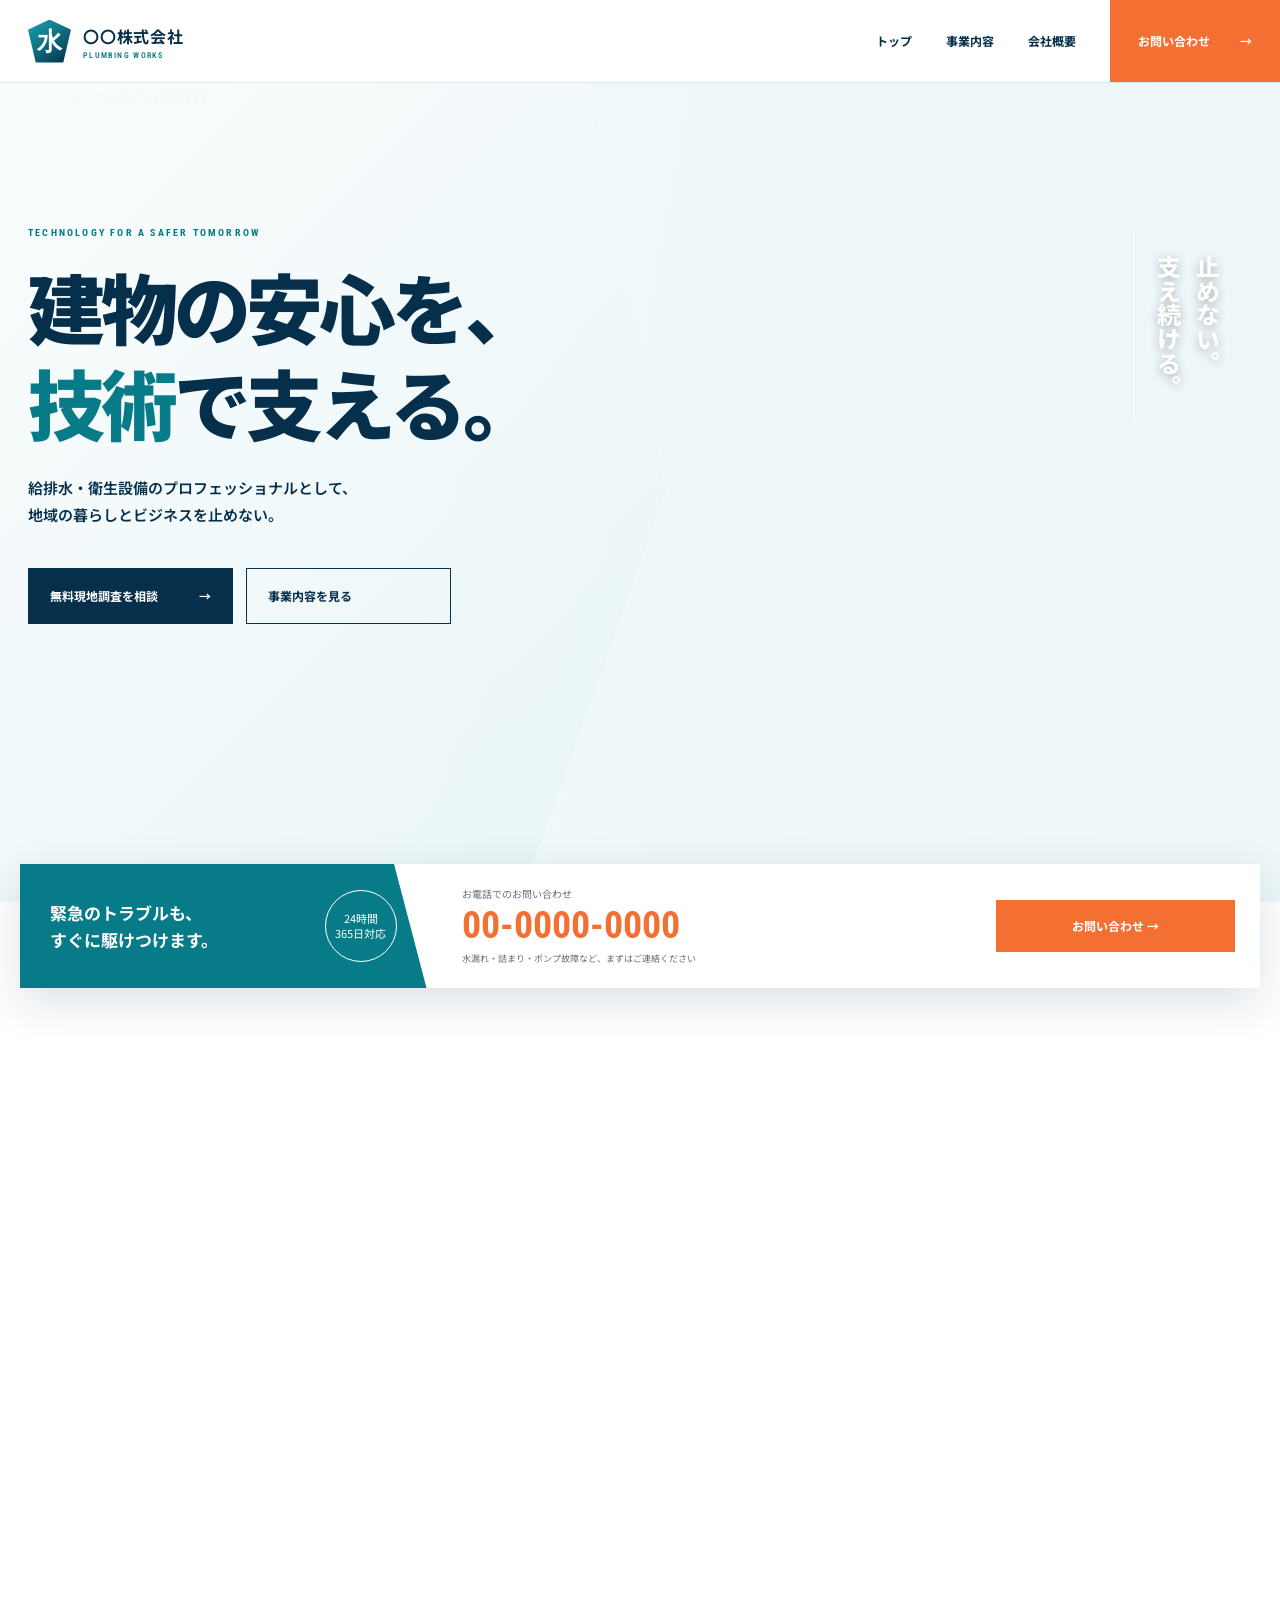
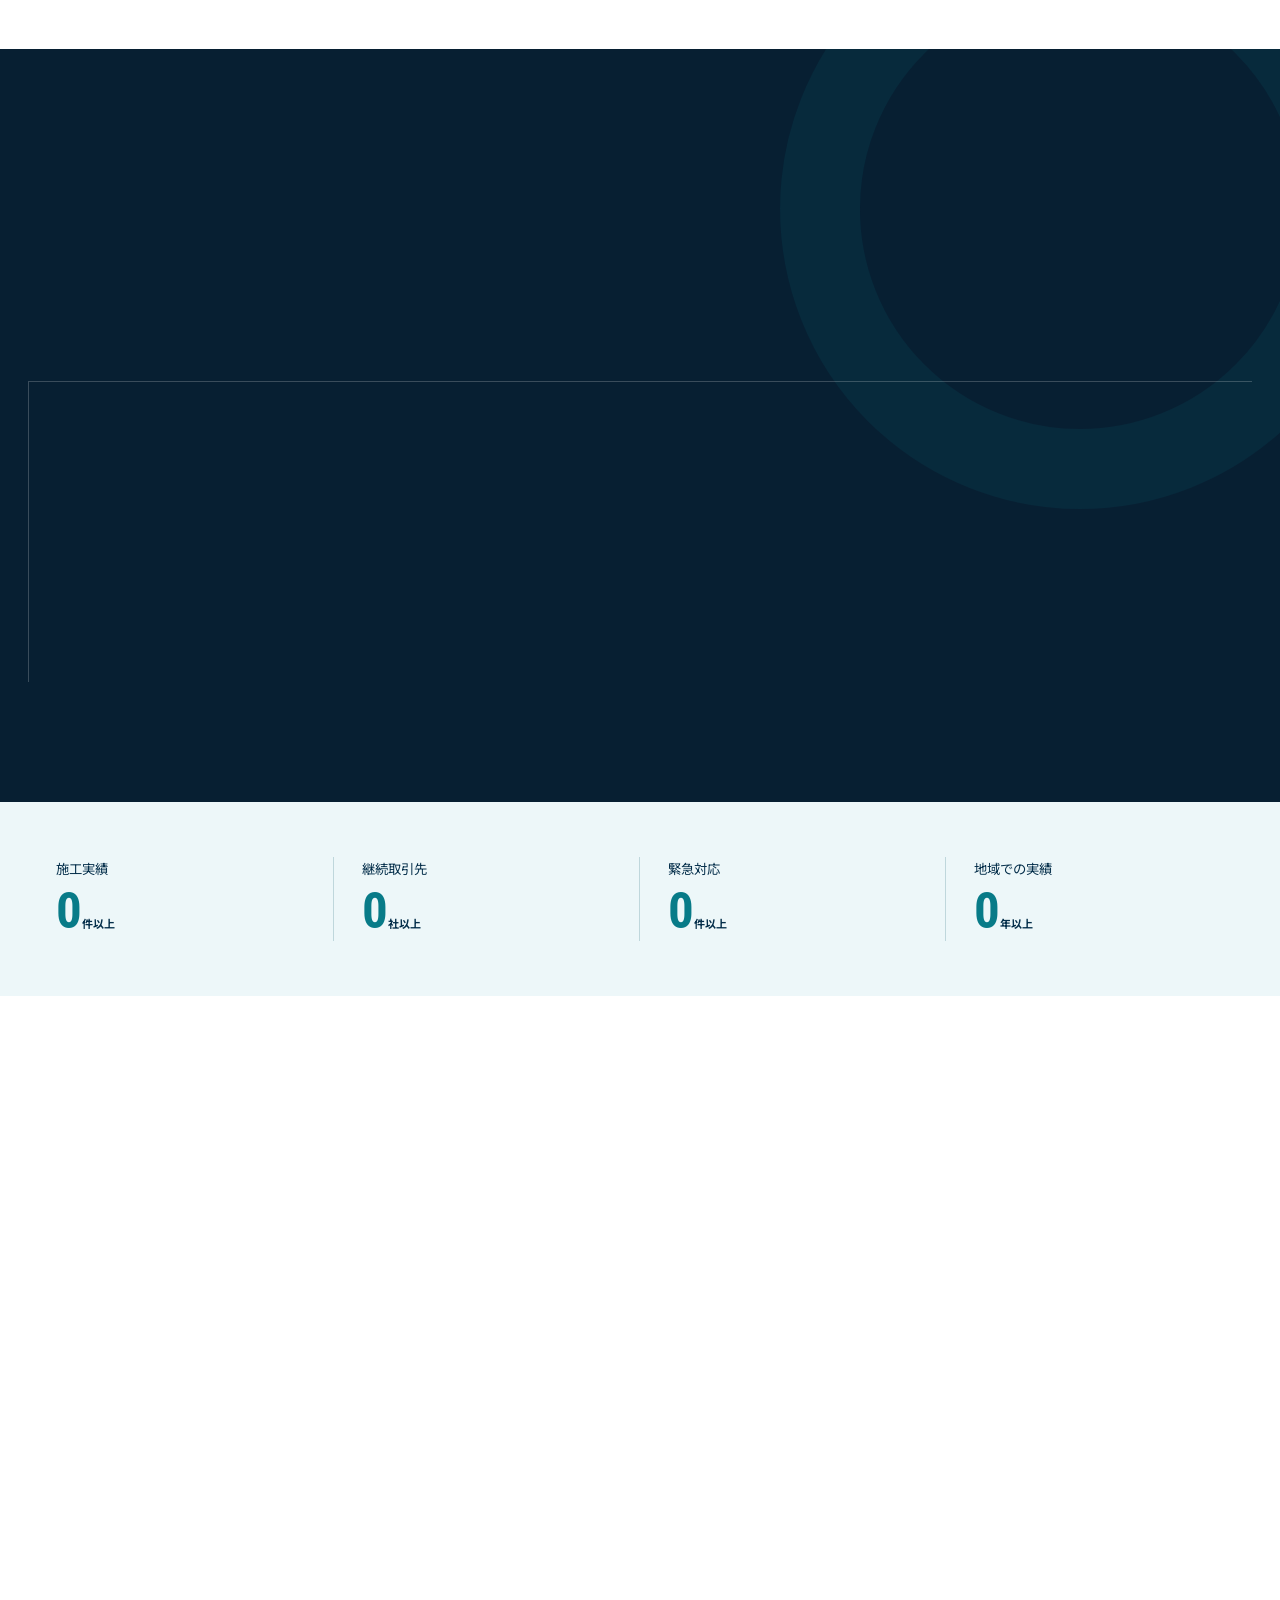
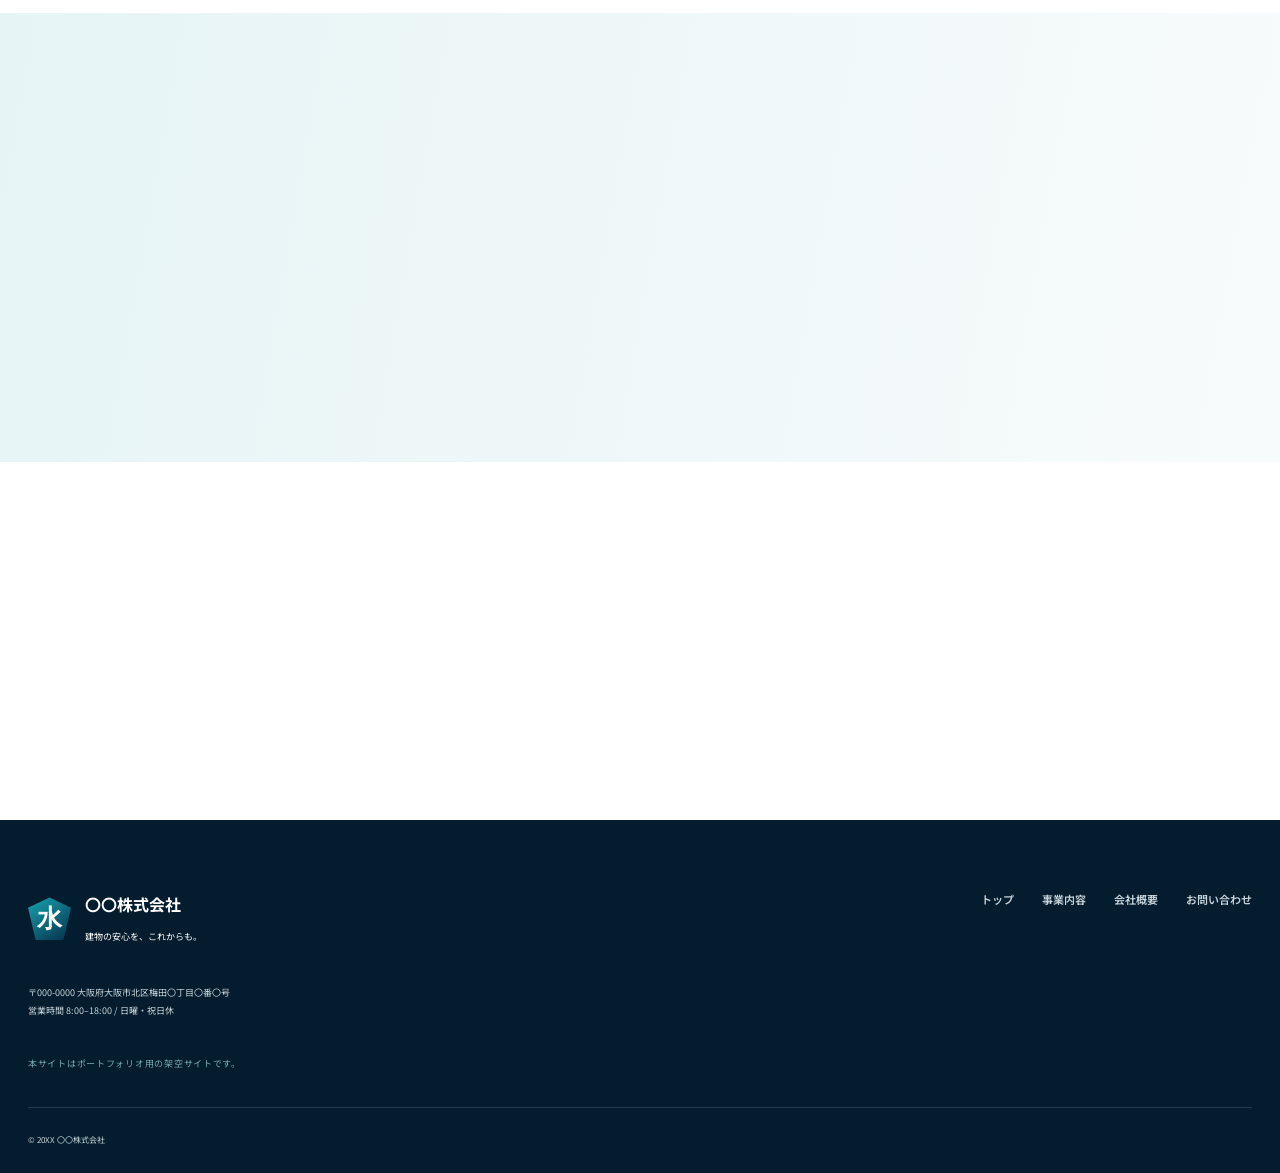
==== index.html @ 90f4afae "スマホ改行調整のCSSを反映" ====
<!DOCTYPE html><html lang="ja"><head><meta charset="UTF-8"><meta name="viewport" content="width=device-width,initial-scale=1"><meta name="description" content="大阪・北摂地域の給排水・衛生設備工事。水まわりの安心を確かな技術で支えます。"><title>トップ | 〇〇株式会社</title><link rel="preconnect" href="https://fonts.googleapis.com"><link rel="preconnect" href="https://fonts.gstatic.com" crossorigin><link href="https://fonts.googleapis.com/css2?family=Noto+Sans+JP:wght@400;500;600;700;800;900&family=Roboto+Condensed:wght@600;700&display=swap" rel="stylesheet"><link rel="stylesheet" href="styles.css?v=20260915-mobile1"><script src="script.js" defer></script><link rel="icon" href="favicon-plumbing.svg" type="image/svg+xml"><meta property="og:type" content="website"><meta property="og:title" content="〇〇株式会社 | 建物の安心を、技術で支える。"><meta property="og:description" content="大阪・北摂地域の給排水・衛生設備工事。配管・ポンプの施工から点検・緊急対応まで支えます。"><meta property="og:url" content="https://pan1535ipad.github.io/Strength-sample/"><meta property="og:image" content="https://pan1535ipad.github.io/Strength-sample/assets/ogp.jpg"><meta name="twitter:card" content="summary_large_image"></head><body><div class="progress"></div><header class="header"><a class="brand" href="index.html"><span class="brand-mark">水</span><span><b>〇〇株式会社</b><small>PLUMBING WORKS</small></span></a><button class="menu" aria-label="メニュー" aria-expanded="false"><i></i><i></i><i></i></button><nav><a href="index.html">トップ</a><a href="services.html">事業内容</a><a href="company.html">会社概要</a><a class="nav-cta" href="contact.html">お問い合わせ <b>→</b></a></nav></header><main><section class="hero"><img src="https://images.unsplash.com/photo-1581092160607-ee22621dd758?auto=format&fit=crop&w=1800&q=88" alt="給水設備を点検する技術者"><div class="hero-shape"></div><div class="hero-copy"><p class="kicker">TECHNOLOGY FOR A SAFER TOMORROW</p><h1>建物の安心を、<br><em>技術</em>で支える。</h1><p>給排水・衛生設備のプロフェッショナルとして、<br>地域の暮らしとビジネスを止めない。</p><div class="hero-actions"><a class="btn primary" href="contact.html">無料現地調査を相談 <span>→</span></a><a class="btn ghost" href="services.html">事業内容を見る</a></div></div><div class="hero-side">止めない。<br>支え続ける。</div></section>
<section class="emergency"><div><strong>緊急のトラブルも、<br>すぐに駆けつけます。</strong><span class="round">24時間<br>365日対応</span></div><div class="phone"><small>お電話でのお問い合わせ</small><a href="tel:0000000000">00-0000-0000</a><p><span class="sp-line">水漏れ・詰まり・ポンプ故障など、</span><span class="sp-line">まずはご連絡ください</span></p></div><a href="contact.html">お問い合わせ →</a></section>
<section class="section intro"><div class="section-title reveal"><small>SERVICE</small><h2>水のライフラインを、<br>トータルに支える。</h2><p>設計・施工から修理、点検、保守まで。<br>水まわりの専門スタッフが迅速に対応します。</p></div><div class="service-cards">
<a class="service-card reveal" href="services.html#supply"><span>01</span><div class="icon fan">✣</div><h3>給水設備</h3><p>受水槽・給水ポンプ・給水管の設置、更新、修理</p><b>詳しく見る →</b></a>
<a class="service-card reveal" href="services.html#drainage"><span>02</span><div class="icon">◉</div><h3>排水設備</h3><p>排水管・排水ポンプの清掃、修繕、更新工事</p><b>詳しく見る →</b></a>
<a class="service-card reveal" href="services.html#sanitary"><span>03</span><div class="icon">◆</div><h3>衛生設備</h3><p>トイレ・洗面・給湯器など衛生器具の設置、更新</p><b>詳しく見る →</b></a></div></section>
<section class="reasons"><div class="section-title light reveal"><small>WHY US</small><h2>選ばれる理由</h2><p>現場力と誠実さで、建物の安心を守ります。</p></div><div class="reason-grid"><article class="reveal"><b>01</b><span>↗</span><h3>最短即日対応</h3><p>急な設備トラブルにも地域密着の機動力で迅速に対応。</p></article><article class="reveal"><b>02</b><span>◎</span><h3>無料現地調査</h3><p><span class="sp-line">専門スタッフが現場を確認し、</span><span class="sp-line">分かりやすくご説明します。</span></p></article><article class="reveal"><b>03</b><span>◆</span><h3>確かな技術力</h3><p>経験豊富な技術者が安全と品質を最優先に施工します。</p></article><article class="reveal"><b>04</b><span>∞</span><h3>長期サポート</h3><p>施工後の点検や保守まで末永く建物を支えます。</p></article></div></section>
<section class="numbers"><div><small>施工実績</small><strong data-count="1200">0</strong><b>件以上</b></div><div><small>継続取引先</small><strong data-count="800">0</strong><b>社以上</b></div><div><small>緊急対応</small><strong data-count="3500">0</strong><b>件以上</b></div><div><small>地域での実績</small><strong data-count="20">0</strong><b>年以上</b></div></section>
<section class="section works"><div class="section-title reveal"><small>WORKS</small><h2>施工事例</h2><p>オフィス、店舗、マンション、工場。<br>多様な建物の水まわり工事に対応しています。</p><a href="services.html">すべての事業を見る →</a></div><div class="work-grid"><figure class="reveal"><div class="work-img work1"></div><figcaption><small>APARTMENT</small><h3>マンション 給水ポンプ更新</h3><p>大阪府〇〇市・給水ポンプ設備</p></figcaption></figure><figure class="reveal"><div class="work-img work2"></div><figcaption><small>COMMERCIAL</small><h3>商業施設 排水管改修</h3><p>大阪府〇〇市・排水設備</p></figcaption></figure><figure class="reveal"><div class="work-img work3"></div><figcaption><small>PUBLIC FACILITY</small><h3>公共施設 衛生器具更新</h3><p>大阪府〇〇市・衛生設備</p></figcaption></figure></div></section>
<section class="area"><div class="area-map reveal"><span>北摂</span><span>大阪市</span><span>阪神</span></div><div class="reveal"><small>AREA</small><h2>地域に密着し、<br>迅速に対応します。</h2><p>大阪府内・阪神エリアを中心に対応。<br>対応エリア外でも、まずはお気軽にご相談ください。</p><a class="text-link" href="contact.html">対応可否を問い合わせる →</a></div></section></main><section class="cta reveal"><div><small>CONTACT</small><h2>建物のことでお困りの際は、<br>まずはお気軽にご相談ください。</h2><p><span class="sp-line">水漏れ・詰まりから配管改修、</span><span class="sp-line">定期点検まで。地域の水まわりを、</span><span class="sp-line">確かな技術で支えます。</span></p></div><a href="contact.html">無料で相談する <span>→</span></a></section><footer><div class="footer-brand"><span class="brand-mark">水</span><div><b>〇〇株式会社</b><small>建物の安心を、これからも。</small></div></div><div class="footer-links"><a href="index.html">トップ</a><a href="services.html">事業内容</a><a href="company.html">会社概要</a><a href="contact.html">お問い合わせ</a></div><div class="footer-meta"><p>〒000-0000 大阪府大阪市北区梅田〇丁目〇番〇号</p><p>営業時間 8:00–18:00 / 日曜・祝日休</p></div><small class="portfolio-note">本サイトはポートフォリオ用の架空サイトです。</small><small class="copyright">© 20XX 〇〇株式会社</small></footer></body></html>
---- styles.css ----
:root{--navy:#052f4b;--navy2:#071f32;--teal:#087b88;--cyan:#17a6b1;--orange:#f37032;--ice:#edf7f9;--gray:#64727c;--line:#dce5e8;--white:#fff;--max:1240px}*{box-sizing:border-box}html{scroll-behavior:smooth}body{margin:0;color:var(--navy);font-family:"Noto Sans JP",sans-serif;line-height:1.8;background:#fff}a{color:inherit;text-decoration:none}img{max-width:100%;display:block}.progress{position:fixed;z-index:100;left:0;top:0;width:var(--progress,0);height:3px;background:var(--cyan)}.header{position:fixed;z-index:50;left:0;right:0;top:0;height:82px;padding:0 max(28px,calc((100% - var(--max))/2));display:flex;align-items:center;justify-content:space-between;background:rgba(255,255,255,.97);box-shadow:0 1px 0 rgba(5,47,75,.08);transition:.3s}.header.compact{height:68px;box-shadow:0 8px 30px rgba(5,47,75,.1)}.brand{display:flex;align-items:center;gap:12px}.brand-mark{width:43px;height:43px;display:grid;place-items:center;color:#fff;background:linear-gradient(145deg,var(--cyan),var(--navy));clip-path:polygon(50% 0,100% 24%,82% 100%,18% 100%,0 24%);font:700 25px/1 "Roboto Condensed"}.brand b{display:block;font-size:16px;letter-spacing:.05em}.brand small{display:block;color:var(--teal);font:600 8px "Roboto Condensed";letter-spacing:.17em}.header nav{height:100%;display:flex;align-items:center;gap:34px;font-size:12px;font-weight:700}.header nav>a:not(.nav-cta){position:relative}.header nav>a:not(.nav-cta):after{content:"";position:absolute;left:0;bottom:-8px;width:0;height:2px;background:var(--cyan);transition:.25s}.header nav>a:hover:after{width:100%}.nav-cta{height:100%;padding:0 28px;display:flex;align-items:center;gap:30px;color:#fff;background:var(--orange);margin-right:calc(max(28px, (100vw - var(--max))/2)*-1);transition:.25s}.nav-cta:hover{background:#d85720}.menu{display:none}.hero{height:min(820px,100vh);min-height:680px;margin-top:82px;position:relative;overflow:hidden;background:var(--ice)}.hero>img{position:absolute;inset:0;width:100%;height:100%;object-fit:cover;object-position:center}.hero:after{content:"";position:absolute;inset:0;background:linear-gradient(100deg,rgba(240,249,250,.98) 0%,rgba(240,249,250,.92) 34%,rgba(240,249,250,.16) 60%,transparent)}.hero-shape{position:absolute;z-index:1;inset:0 48% 0 0;background:linear-gradient(135deg,rgba(255,255,255,.65),rgba(8,123,136,.03));clip-path:polygon(0 0,88% 0,100% 50%,78% 100%,0 100%)}.hero-copy{position:relative;z-index:2;width:min(calc(100% - 56px),var(--max));margin:auto;padding-top:clamp(100px,15vh,160px)}.kicker,.section-title>small,.page-hero small,.detail-copy>small,.message small,.area small,.maintenance small{color:var(--teal);font:700 10px "Roboto Condensed";letter-spacing:.22em}.hero h1{margin:20px 0 24px;font-size:clamp(49px,6vw,84px);line-height:1.25;letter-spacing:-.055em;font-weight:900}.hero h1 em{font-style:normal;color:var(--teal)}.hero-copy>p:not(.kicker){font-size:15px;font-weight:600}.hero-actions{display:flex;gap:13px;margin-top:40px}.btn{min-width:205px;padding:16px 21px;display:flex;justify-content:space-between;align-items:center;font-size:12px;font-weight:700;border:1px solid var(--navy)}.primary{color:#fff;background:var(--navy)}.primary:hover{background:var(--teal);border-color:var(--teal)}.ghost:hover{color:#fff;background:var(--navy)}.hero-side{position:absolute;z-index:3;right:3vw;top:18%;padding:24px 14px;border-left:1px solid rgba(255,255,255,.7);color:#fff;font-size:24px;font-weight:800;line-height:1.65;writing-mode:vertical-rl;text-shadow:0 2px 10px rgba(0,0,0,.3)}.emergency{max-width:var(--max);min-height:124px;margin:-38px auto 0;position:relative;z-index:5;display:grid;grid-template-columns:1fr 1.4fr .65fr;align-items:center;box-shadow:0 15px 45px rgba(5,47,75,.14);background:#fff}.emergency>div:first-child{height:100%;padding:20px 30px;display:flex;align-items:center;justify-content:space-between;color:#fff;background:var(--teal);clip-path:polygon(0 0,92% 0,100% 100%,0 100%)}.emergency strong{font-size:17px;line-height:1.6}.round{width:72px;height:72px;display:grid;place-items:center;border:1px solid #fff;border-radius:50%;font-size:11px;line-height:1.4;text-align:center}.phone{padding:15px 35px}.phone small{display:block;color:var(--gray);font-size:10px}.phone a{display:block;color:var(--orange);font:700 38px/1.2 "Roboto Condensed"}.phone p{margin:3px 0 0;color:var(--gray);font-size:9px}.emergency>a{margin-right:25px;padding:15px;text-align:center;color:#fff;background:var(--orange);font-size:12px;font-weight:700}.section{width:min(calc(100% - 56px),var(--max));margin:auto;padding:130px 0}.intro{display:grid;grid-template-columns:.65fr 1.35fr;gap:70px}.section-title h2{margin:14px 0 22px;font-size:clamp(34px,4vw,56px);line-height:1.35;letter-spacing:-.04em}.section-title p{color:var(--gray);font-size:13px}.section-title>a,.text-link{display:inline-block;margin-top:24px;padding-bottom:5px;border-bottom:1px solid var(--teal);color:var(--teal);font-size:12px;font-weight:700}.service-cards{display:grid;grid-template-columns:repeat(3,1fr);gap:12px}.service-card{position:relative;padding:35px 25px;border:1px solid var(--line);background:#fff;transition:.3s}.service-card:hover{color:#fff;background:var(--navy);transform:translateY(-8px);box-shadow:0 18px 40px rgba(5,47,75,.18)}.service-card>span{position:absolute;right:16px;top:12px;color:#a9b8bd;font:700 12px "Roboto Condensed"}.icon{width:62px;height:62px;display:grid;place-items:center;margin-bottom:45px;border-radius:50%;color:#fff;background:var(--teal);font-size:30px}.service-card h3{font-size:19px}.service-card p{min-height:76px;color:var(--gray);font-size:11px}.service-card:hover p{color:#c9dce1}.service-card b{font-size:10px}.reasons{padding:120px max(28px,calc((100% - var(--max))/2));color:#fff;background:var(--navy2);position:relative;overflow:hidden}.reasons:before{content:"";position:absolute;right:-100px;top:-140px;width:440px;height:440px;border:80px solid rgba(23,166,177,.08);border-radius:50%}.section-title.light p{color:#a9bec8}.section-title.light small{color:#62cbd1}.reason-grid{position:relative;display:grid;grid-template-columns:repeat(4,1fr);margin-top:55px;border-top:1px solid rgba(255,255,255,.2);border-left:1px solid rgba(255,255,255,.2)}.reason-grid article{min-height:260px;padding:28px;border-right:1px solid rgba(255,255,255,.2);border-bottom:1px solid rgba(255,255,255,.2)}.reason-grid article>b{color:#5ec4ca;font:700 11px "Roboto Condensed"}.reason-grid article>span{display:block;margin:35px 0 20px;color:#5ec4ca;font-size:35px}.reason-grid h3{font-size:16px}.reason-grid p{color:#a9bec8;font-size:11px}.numbers{display:grid;grid-template-columns:repeat(4,1fr);padding:55px max(28px,calc((100% - var(--max))/2));background:var(--ice)}.numbers>div{padding:0 28px;border-right:1px solid #bfd7dc}.numbers>div:last-child{border:0}.numbers small{display:block}.numbers strong{font:700 clamp(38px,4vw,61px) "Roboto Condensed";color:var(--teal)}.numbers b{font-size:11px}.works{display:grid;grid-template-columns:.55fr 1.45fr;gap:60px}.work-grid{display:grid;grid-template-columns:repeat(3,1fr);gap:13px}.work-img{height:240px;background-size:cover;background-position:center}.work1{background:linear-gradient(145deg,rgba(5,47,75,.1),rgba(8,123,136,.2)),url("https://images.unsplash.com/photo-1486406146926-c627a92ad1ab?auto=format&fit=crop&w=900&q=85") center/cover}.work2{background:linear-gradient(145deg,rgba(5,47,75,.05),rgba(8,123,136,.15)),url("https://images.unsplash.com/photo-1504917595217-d4dc5ebe6122?auto=format&fit=crop&w=900&q=85") center/cover}.work3{background:linear-gradient(145deg,rgba(5,47,75,.05),rgba(8,123,136,.12)),url("https://images.unsplash.com/photo-1497366754035-f200968a6e72?auto=format&fit=crop&w=900&q=85") center/cover}.work-grid figure{margin:0}.work-grid figcaption{padding:18px 3px}.work-grid small{color:var(--teal);font:700 9px "Roboto Condensed";letter-spacing:.12em}.work-grid h3{margin:5px 0;font-size:13px}.work-grid p{margin:0;color:var(--gray);font-size:10px}.area{display:grid;grid-template-columns:1.2fr .8fr;align-items:center;min-height:420px;padding:70px max(28px,calc((100% - var(--max))/2));background:linear-gradient(100deg,#e6f4f6,#f8fbfb)}.area-map{height:270px;position:relative;background:linear-gradient(145deg,transparent 15%,rgba(8,123,136,.13) 15% 28%,transparent 28% 36%,rgba(8,123,136,.22) 36% 67%,transparent 67%),radial-gradient(circle,#bddfe1 2px,transparent 2px);background-size:auto,18px 18px;clip-path:polygon(9% 6%,84% 0,94% 25%,75% 47%,92% 78%,57% 100%,4% 77%,17% 46%)}.area-map span{position:absolute;padding:5px 12px;color:#fff;background:var(--teal);font-size:9px}.area-map span:nth-child(1){left:50%;top:16%}.area-map span:nth-child(2){left:45%;top:58%}.area-map span:nth-child(3){left:19%;top:47%}.area h2{font-size:38px;line-height:1.45}.area p{color:var(--gray);font-size:12px}.cta{padding:85px max(28px,calc((100% - var(--max))/2));display:flex;align-items:center;justify-content:space-between;color:#fff;background:linear-gradient(110deg,rgba(5,47,75,.97),rgba(8,123,136,.86)),url("https://images.unsplash.com/photo-1504307651254-35680f356dfd?auto=format&fit=crop&w=1800&q=88") center/cover}.cta small{font:700 10px "Roboto Condensed";letter-spacing:.2em;color:#8be0e3}.cta h2{margin:12px 0;font-size:35px;line-height:1.5}.cta p{color:#c6dde2;font-size:11px}.cta>a{min-width:240px;padding:18px 22px;display:flex;justify-content:space-between;color:var(--navy);background:#fff;font-size:12px;font-weight:700}footer{padding:70px max(28px,calc((100% - var(--max))/2)) 25px;display:grid;grid-template-columns:1fr auto;gap:35px;color:#c7d5da;background:#041d2e}.footer-brand{display:flex;gap:14px;align-items:center;color:#fff}.footer-brand b{display:block}.footer-brand small{font-size:9px}.footer-links{display:flex;gap:28px;font-size:11px;font-weight:600}.footer-meta p{margin:2px 0;font-size:9px}.copyright{grid-column:1/-1;padding-top:25px;border-top:1px solid rgba(255,255,255,.13);font-size:8px}.page-hero{height:430px;margin-top:82px;padding:0 max(28px,calc((100% - var(--max))/2));display:flex;align-items:center;justify-content:space-between;color:#fff;background:linear-gradient(120deg,var(--navy2),var(--teal));position:relative;overflow:hidden}.page-hero:after{content:"";position:absolute;right:-7%;width:470px;height:470px;border:90px solid rgba(255,255,255,.05);border-radius:50%}.page-hero small{color:#6fd6db}.page-hero h1{margin:15px 0;font-size:60px}.page-hero p{font-size:13px;color:#c7e1e4}.page-hero>b{font:700 180px/1 "Roboto Condensed";color:rgba(255,255,255,.06)}.local-nav{position:sticky;z-index:10;top:68px;display:flex;justify-content:center;background:#fff;box-shadow:0 6px 18px rgba(5,47,75,.07)}.local-nav a{padding:20px 45px;border-right:1px solid var(--line);font-size:11px;font-weight:700}.service-detail{display:grid;grid-template-columns:.2fr .8fr 1fr;gap:45px;align-items:center}.service-detail.reverse{grid-template-columns:.2fr 1fr .8fr}.service-detail.reverse .detail-copy{order:3}.service-detail.reverse .detail-visual{order:2}.detail-num{font:700 85px "Roboto Condensed";color:#dcebed}.detail-copy h2{font-size:43px;margin:10px 0}.detail-copy .lead{color:var(--teal);font-size:18px;font-weight:700}.detail-copy>p:not(.lead){color:var(--gray);font-size:12px}.detail-copy ul{display:grid;grid-template-columns:1fr 1fr;padding:0;list-style:none}.detail-copy li{padding:9px;border-bottom:1px solid var(--line);font-size:11px}.detail-copy li:before{content:"✓";margin-right:8px;color:var(--teal)}.detail-visual{height:390px;display:flex;align-items:flex-end;padding:30px;color:#fff;background-color:var(--navy);background-size:cover;background-position:center;box-shadow:18px 18px 0 var(--ice)}.detail-visual span{font-size:20px;font-weight:800}.detail-visual.air{background-image:linear-gradient(0deg,rgba(5,47,75,.75),transparent),url("https://images.unsplash.com/photo-1581092918056-0c4c3acd3789?auto=format&fit=crop&w=1800&q=88")}.detail-visual.water{background-image:linear-gradient(0deg,rgba(5,47,75,.8),transparent),url("https://images.unsplash.com/photo-1503387762-592deb58ef4e?auto=format&fit=crop&w=1000&q=85")}.detail-visual.electric{background-image:linear-gradient(0deg,rgba(5,47,75,.8),transparent),url("https://images.unsplash.com/photo-1621905252507-b35492cc74b4?auto=format&fit=crop&w=1000&q=85")}.maintenance{padding:120px max(28px,calc((100% - var(--max))/2));color:#fff;background:var(--navy)}.maintenance>div{text-align:center}.maintenance h2{font-size:37px}.maintenance>div p{color:#aac3cc;font-size:12px}.maintenance ol{display:grid;grid-template-columns:repeat(3,1fr);margin:55px 0 0;padding:0;list-style:none}.maintenance li{padding:35px;border:1px solid rgba(255,255,255,.2)}.maintenance li b{color:#52c5cc;font:700 34px "Roboto Condensed"}.maintenance li p{color:#aac3cc;font-size:11px}.philosophy{display:grid;grid-template-columns:1fr 1fr;gap:110px;align-items:end}.philosophy .lead{font-size:18px;font-weight:700}.philosophy>div:last-child p:not(.lead){color:var(--gray);font-size:13px}.message{min-height:580px;display:grid;grid-template-columns:1fr 1fr;align-items:center;background:var(--ice)}.message-photo{height:100%;min-height:580px;position:relative;background:linear-gradient(0deg,rgba(5,47,75,.55),transparent 50%),url("https://images.unsplash.com/photo-1487958449943-2429e8be8625?auto=format&fit=crop&w=1800&q=88") center/cover}.message-photo span{position:absolute;left:40px;bottom:35px;color:#fff;font-size:11px}.message-photo b{font-size:20px}.message>div:last-child{max-width:610px;padding:70px}.message h2{font-size:40px;line-height:1.5}.message p{color:var(--gray);font-size:13px}.profile{display:grid;grid-template-columns:.55fr 1.45fr;gap:70px}.profile dl{margin:0}.profile dl div{display:grid;grid-template-columns:180px 1fr;padding:20px;border-bottom:1px solid var(--line);font-size:12px}.profile dt{color:var(--gray)}.profile dd{margin:0}.values{display:grid;grid-template-columns:repeat(3,1fr);padding:0 max(28px,calc((100% - var(--max))/2)) 120px}.values article{padding:45px;border:1px solid var(--line);text-align:center}.values article b{color:var(--teal);font:700 10px "Roboto Condensed";letter-spacing:.2em}.values h3{font-size:24px}.values p{color:var(--gray);font-size:11px}.contact-lead{padding:100px 28px;text-align:center}.contact-lead h2{font-size:35px}.contact-lead>p{color:var(--gray);font-size:12px}.contact-lead>div{max-width:650px;margin:35px auto 0;padding:25px;border:1px solid var(--line);display:flex;align-items:center;justify-content:center;gap:20px}.contact-lead>div>*{display:block}.contact-lead>div small,.contact-lead>div span{font-size:9px}.contact-lead>div a{color:var(--orange);font:700 31px "Roboto Condensed"}.form-wrap{padding:80px max(28px,calc((100% - 900px)/2)) 130px;background:var(--ice)}.form-step{display:flex;align-items:center;justify-content:center;margin-bottom:60px}.form-step b{color:#9babb1;font-size:11px}.form-step b.active{color:var(--teal)}.form-step i{width:90px;height:1px;margin:0 20px;background:#b9c9ce}.form-wrap form{padding:65px;background:#fff;box-shadow:0 15px 45px rgba(5,47,75,.07)}.field{margin-bottom:30px}.field>label,.field>div>label{display:block;margin-bottom:9px;font-size:12px;font-weight:700}.field em{margin-left:7px;padding:2px 6px;color:#fff;background:var(--orange);font-size:8px;font-style:normal}.field input,.field select,.field textarea{width:100%;padding:15px;border:1px solid #cedade;border-radius:0;background:#fafcfc;font:inherit;font-size:12px;outline:none}.field input:focus,.field select:focus,.field textarea:focus{border-color:var(--teal);box-shadow:0 0 0 3px rgba(8,123,136,.08)}.field small{display:block;min-height:18px;color:#c83f28;font-size:9px}.field.invalid input,.field.invalid select,.field.invalid textarea{border-color:#d55c49}.split{display:grid;grid-template-columns:1fr 1fr;gap:20px}.privacy{display:flex;justify-content:center;gap:8px;font-size:11px}.submit{width:360px;margin:35px auto 0;padding:19px 25px;border:0;display:flex;justify-content:space-between;color:#fff;background:var(--navy);font-weight:700;cursor:pointer}.submit:hover{background:var(--teal)}.form-status{text-align:center;color:var(--teal);font-size:12px}.reveal{opacity:0;transform:translateY(28px);transition:opacity .7s,transform .7s}.reveal.show{opacity:1;transform:none}@media(max-width:850px){.header{height:70px;padding:0 20px}.brand b{font-size:13px}.header nav{position:fixed;inset:70px 0 auto;display:none;height:auto;padding:20px;color:var(--navy);background:#fff;flex-direction:column;align-items:stretch;gap:0}.header nav.open{display:flex}.header nav a{padding:15px;border-bottom:1px solid var(--line)}.nav-cta{margin:0;height:auto}.menu{display:grid;gap:5px;border:0;background:none}.menu i{width:26px;height:2px;background:var(--navy)}.hero{margin-top:70px;height:760px}.hero>img{object-position:63% center}.hero:after{background:linear-gradient(100deg,rgba(240,249,250,.98),rgba(240,249,250,.75) 70%,transparent)}.hero-shape,.hero-side{display:none}.hero-copy{padding-top:90px}.hero h1{font-size:47px}.hero-copy>p br{display:none}.hero-actions{flex-direction:column;width:240px}.emergency{margin:0;grid-template-columns:1fr}.emergency>div:first-child{clip-path:none}.emergency>a{margin:0 20px 20px}.intro,.works,.philosophy,.profile,.service-detail,.service-detail.reverse,.message,.area{grid-template-columns:1fr}.service-cards,.reason-grid,.numbers,.values{grid-template-columns:1fr 1fr}.reason-grid article{min-height:220px}.numbers>div{padding:20px}.works{gap:30px}.work-grid{overflow-x:auto}.work-grid figure{min-width:240px}.area-map{order:2}.cta{display:block}.cta>a{margin-top:30px}.footer-links{display:grid;grid-template-columns:1fr 1fr}.page-hero{margin-top:70px;height:330px}.page-hero h1{font-size:45px}.page-hero>b{font-size:100px}.local-nav{top:70px;overflow-x:auto;justify-content:flex-start}.local-nav a{white-space:nowrap;padding:15px 22px}.service-detail.reverse .detail-copy,.service-detail.reverse .detail-visual{order:initial}.detail-num{font-size:55px}.message-photo{min-height:480px}.message>div:last-child{padding:50px 28px}.profile dl div{grid-template-columns:110px 1fr}.contact-lead>div{flex-direction:column}.form-wrap form{padding:35px 22px}.split{grid-template-columns:1fr}.submit{width:100%}}@media(max-width:520px){.service-cards,.reason-grid,.numbers,.values{grid-template-columns:1fr}.section{width:calc(100% - 40px);padding:85px 0}.hero h1{font-size:39px}.hero-copy{width:calc(100% - 40px)}.phone a{font-size:32px}.section-title h2{font-size:35px}.reason-grid{margin-top:35px}.work-grid{grid-template-columns:repeat(3,240px)}.cta h2{font-size:27px}.footer-links{grid-column:1/-1}.detail-visual{height:300px}.detail-copy ul{grid-template-columns:1fr}.values{padding-left:20px;padding-right:20px}.form-wrap{padding-left:15px;padding-right:15px}}@media(prefers-reduced-motion:reduce){html{scroll-behavior:auto}.reveal{opacity:1;transform:none;transition:none}}

/* Mobile layout refinements */
@media (max-width: 850px) {
  .maintenance ol {
    grid-template-columns: 1fr;
  }

  .maintenance li {
    min-height: auto;
    padding: 30px 28px;
    display: grid;
    grid-template-columns: 64px 1fr;
    column-gap: 18px;
    align-items: start;
  }

  .maintenance li b {
    grid-row: 1 / 3;
  }

  .maintenance li h3 {
    margin: 2px 0 8px;
    word-break: keep-all;
    overflow-wrap: normal;
  }

  .maintenance li p {
    margin: 0;
    word-break: normal;
    overflow-wrap: anywhere;
  }

  .message-photo {
    background-position: 78% center;
  }
}

@media (max-width: 520px) {
  .maintenance li {
    grid-template-columns: 54px 1fr;
    padding: 26px 20px;
  }

  .message-photo {
    background-position: 80% center;
  }
}


/* Portfolio disclosure and 404 */
.portfolio-note{grid-column:1/-1;color:#75aab0!important;font-size:9px!important;letter-spacing:.08em;text-align:left!important}
.not-found{min-height:100vh;display:grid;place-items:center;padding:130px 28px 80px;text-align:center}
.not-found>div{max-width:720px}.not-found small{color:var(--teal);font:700 10px "Roboto Condensed";letter-spacing:.25em}.not-found strong{display:block;color:rgba(8,123,136,.12);font:700 clamp(120px,25vw,280px)/.9 "Roboto Condensed"}.not-found h1{margin:20px 0;font-size:clamp(28px,4vw,48px);line-height:1.5}.not-found p{color:var(--gray);font-size:12px}.not-found a{display:flex;justify-content:space-between;width:250px;margin:35px auto 0;padding:17px 22px;color:#fff;background:var(--navy);font-size:11px;font-weight:700}
@media(max-width:850px){.not-found{padding-top:100px}.portfolio-note{margin-top:12px}}

/* Japanese responsive typography */
h1,h2,h3{text-wrap:balance;line-break:strict}p,li,dt,dd,figcaption{text-wrap:pretty;line-break:strict}@supports (word-break:auto-phrase){h1,h2,h3,p,li,dt,dd,figcaption{word-break:auto-phrase}}.sp-line{display:inline}@media(max-width:768px){.sp-line{display:block}}

/* Mobile Japanese line-break refinement 2026-09-15 */
@media(max-width:600px){
  h1,h2,h3{text-wrap:balance;line-break:strict;overflow-wrap:normal}
  p,li,dd{line-break:strict;overflow-wrap:anywhere}
  p br{display:none}
  h1 br,h2 br,h3 br{display:block}
  .hero h1{font-size:clamp(2.7rem,12vw,3.45rem);line-height:1.28;letter-spacing:-.045em}
  .section-title h2,.page-hero h1{font-size:clamp(2.15rem,10vw,2.9rem);line-height:1.4}
  .hero-copy>p:not(.kicker){max-width:32rem}
}
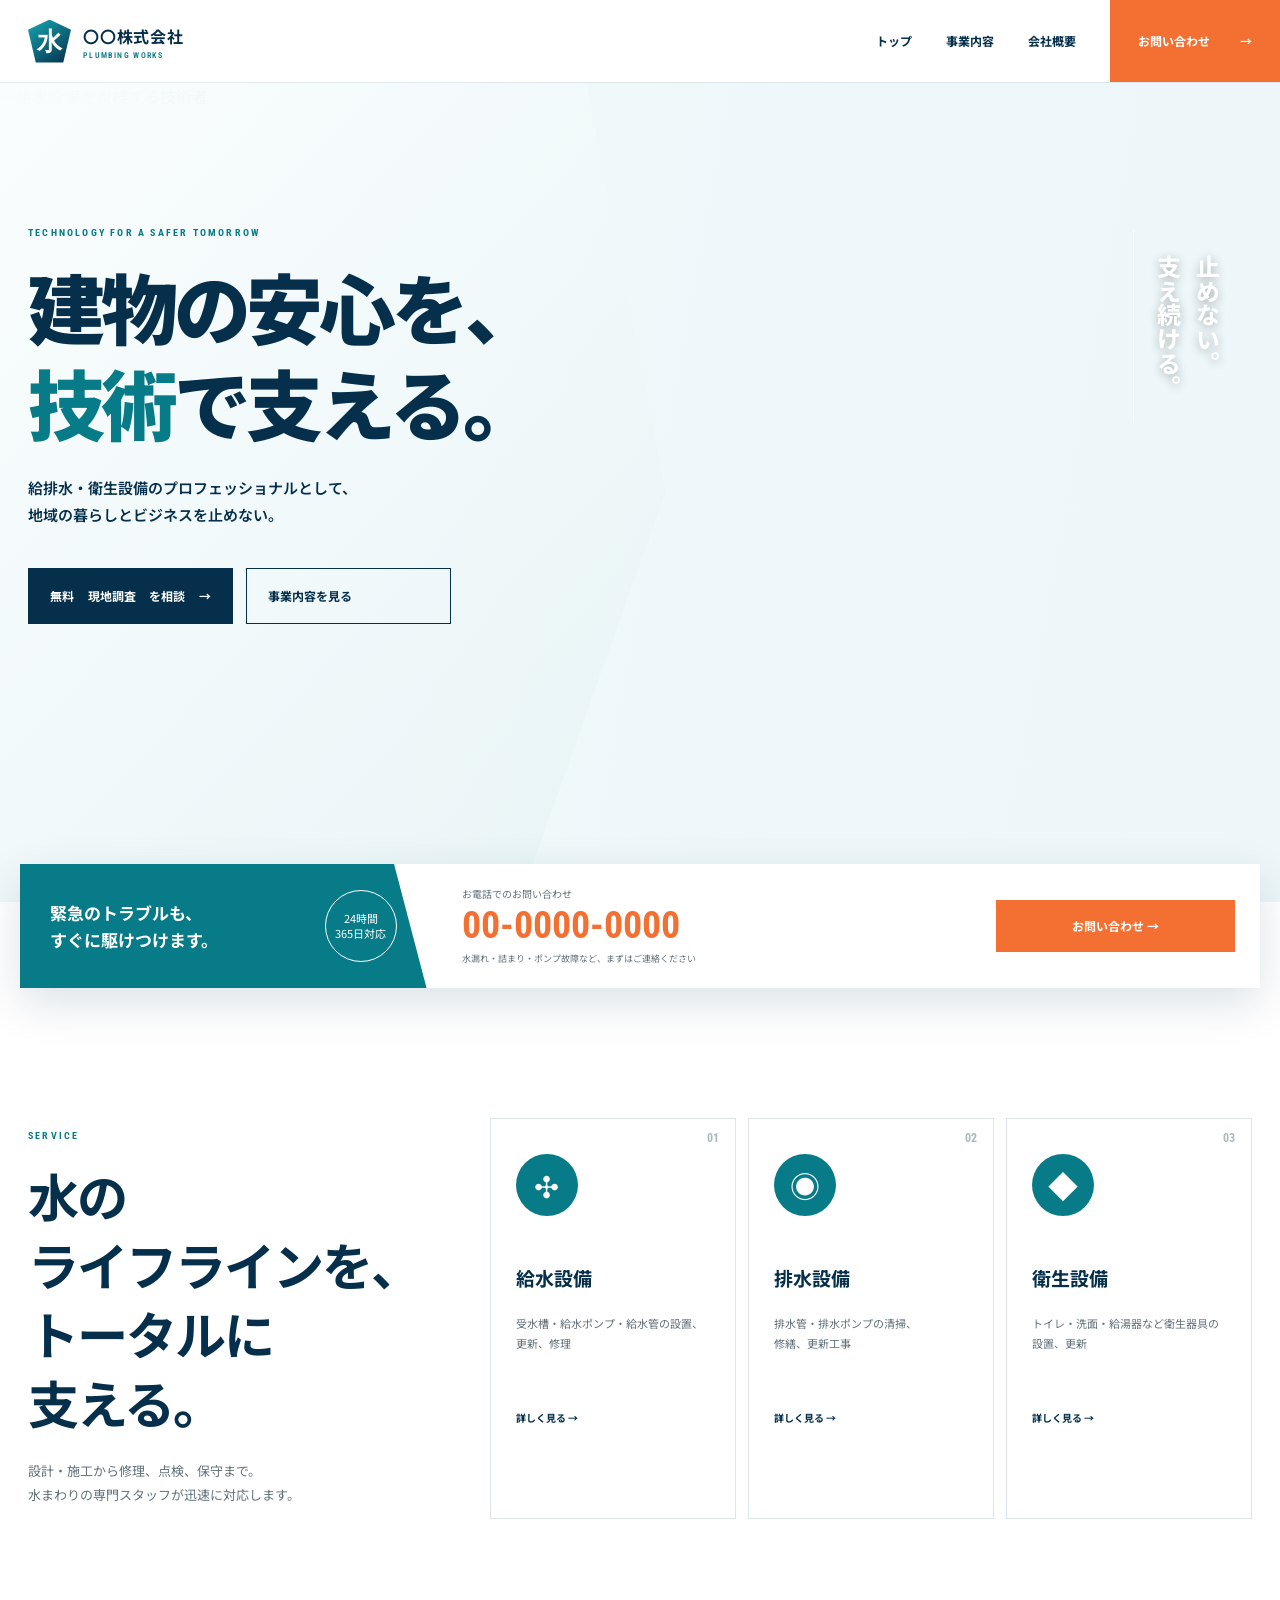
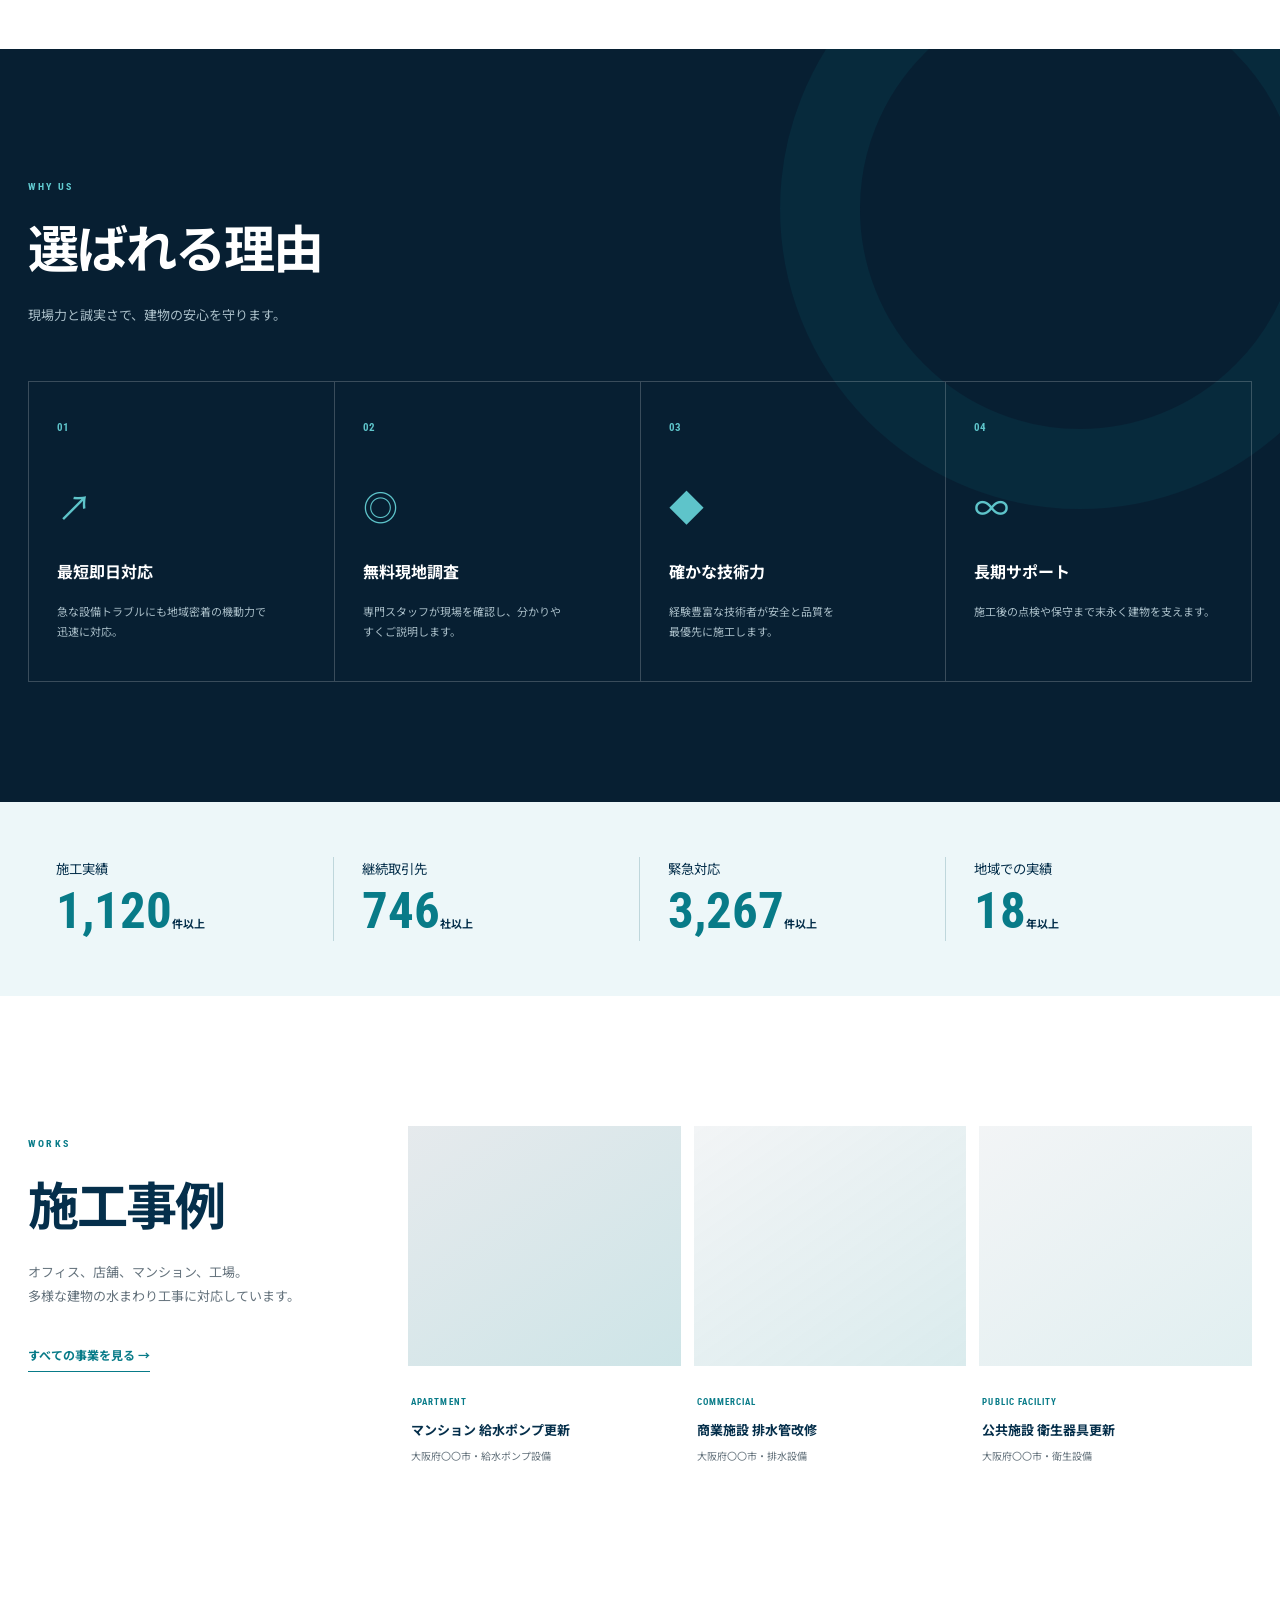
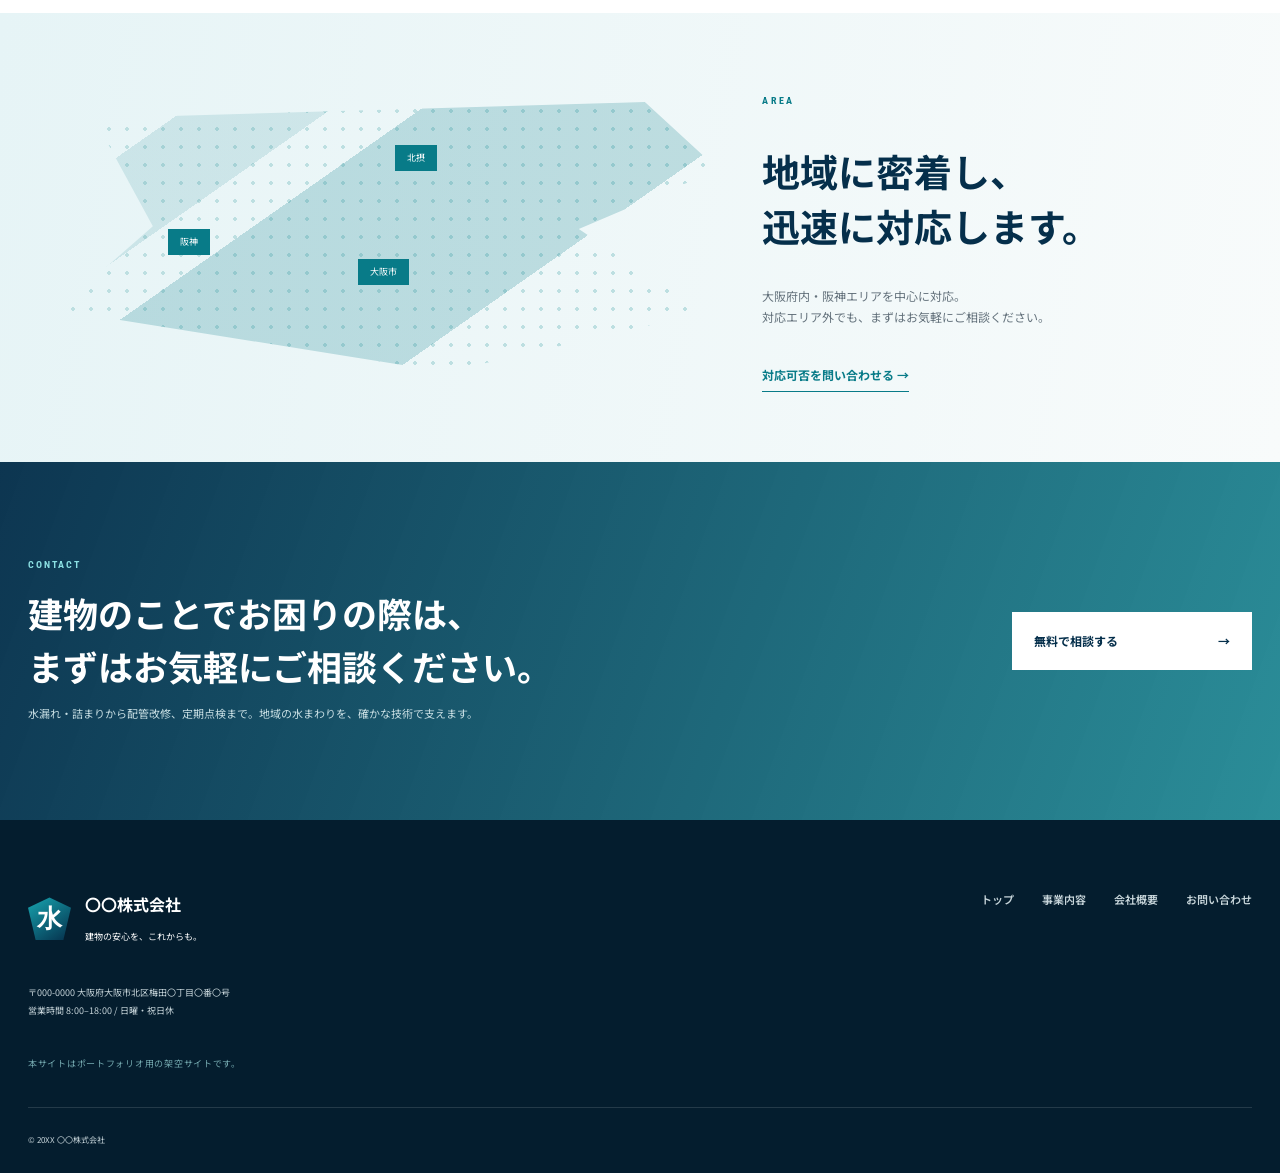
==== commit 7f8d1649: "Refresh Japanese line-breaking styles" ====
--- a/index.html
+++ b/index.html
@@ -1,4 +1,4 @@
-<!DOCTYPE html><html lang="ja"><head><meta charset="UTF-8"><meta name="viewport" content="width=device-width,initial-scale=1"><meta name="description" content="大阪・北摂地域の給排水・衛生設備工事。水まわりの安心を確かな技術で支えます。"><title>トップ | 〇〇株式会社</title><link rel="preconnect" href="https://fonts.googleapis.com"><link rel="preconnect" href="https://fonts.gstatic.com" crossorigin><link href="https://fonts.googleapis.com/css2?family=Noto+Sans+JP:wght@400;500;600;700;800;900&family=Roboto+Condensed:wght@600;700&display=swap" rel="stylesheet"><link rel="stylesheet" href="styles.css?v=20260915-mobile1"><script src="script.js" defer></script><link rel="icon" href="favicon-plumbing.svg" type="image/svg+xml"><meta property="og:type" content="website"><meta property="og:title" content="〇〇株式会社 | 建物の安心を、技術で支える。"><meta property="og:description" content="大阪・北摂地域の給排水・衛生設備工事。配管・ポンプの施工から点検・緊急対応まで支えます。"><meta property="og:url" content="https://pan1535ipad.github.io/Strength-sample/"><meta property="og:image" content="https://pan1535ipad.github.io/Strength-sample/assets/ogp.jpg"><meta name="twitter:card" content="summary_large_image"></head><body><div class="progress"></div><header class="header"><a class="brand" href="index.html"><span class="brand-mark">水</span><span><b>〇〇株式会社</b><small>PLUMBING WORKS</small></span></a><button class="menu" aria-label="メニュー" aria-expanded="false"><i></i><i></i><i></i></button><nav><a href="index.html">トップ</a><a href="services.html">事業内容</a><a href="company.html">会社概要</a><a class="nav-cta" href="contact.html">お問い合わせ <b>→</b></a></nav></header><main><section class="hero"><img src="https://images.unsplash.com/photo-1581092160607-ee22621dd758?auto=format&fit=crop&w=1800&q=88" alt="給水設備を点検する技術者"><div class="hero-shape"></div><div class="hero-copy"><p class="kicker">TECHNOLOGY FOR A SAFER TOMORROW</p><h1>建物の安心を、<br><em>技術</em>で支える。</h1><p>給排水・衛生設備のプロフェッショナルとして、<br>地域の暮らしとビジネスを止めない。</p><div class="hero-actions"><a class="btn primary" href="contact.html">無料現地調査を相談 <span>→</span></a><a class="btn ghost" href="services.html">事業内容を見る</a></div></div><div class="hero-side">止めない。<br>支え続ける。</div></section>
+<!DOCTYPE html><html lang="ja"><head><meta charset="UTF-8"><meta name="viewport" content="width=device-width,initial-scale=1"><meta name="description" content="大阪・北摂地域の給排水・衛生設備工事。水まわりの安心を確かな技術で支えます。"><title>トップ | 〇〇株式会社</title><link rel="preconnect" href="https://fonts.googleapis.com"><link rel="preconnect" href="https://fonts.gstatic.com" crossorigin><link href="https://fonts.googleapis.com/css2?family=Noto+Sans+JP:wght@400;500;600;700;800;900&family=Roboto+Condensed:wght@600;700&display=swap" rel="stylesheet"><link rel="stylesheet" href="styles.css?v=jpbreak1"><script src="script.js" defer></script><link rel="icon" href="favicon-plumbing.svg" type="image/svg+xml"><meta property="og:type" content="website"><meta property="og:title" content="〇〇株式会社 | 建物の安心を、技術で支える。"><meta property="og:description" content="大阪・北摂地域の給排水・衛生設備工事。配管・ポンプの施工から点検・緊急対応まで支えます。"><meta property="og:url" content="https://pan1535ipad.github.io/Strength-sample/"><meta property="og:image" content="https://pan1535ipad.github.io/Strength-sample/assets/ogp.jpg"><meta name="twitter:card" content="summary_large_image"></head><body><div class="progress"></div><header class="header"><a class="brand" href="index.html"><span class="brand-mark">水</span><span><b>〇〇株式会社</b><small>PLUMBING WORKS</small></span></a><button class="menu" aria-label="メニュー" aria-expanded="false"><i></i><i></i><i></i></button><nav><a href="index.html">トップ</a><a href="services.html">事業内容</a><a href="company.html">会社概要</a><a class="nav-cta" href="contact.html">お問い合わせ <b>→</b></a></nav></header><main><section class="hero"><img src="https://images.unsplash.com/photo-1581092160607-ee22621dd758?auto=format&fit=crop&w=1800&q=88" alt="給水設備を点検する技術者"><div class="hero-shape"></div><div class="hero-copy"><p class="kicker">TECHNOLOGY FOR A SAFER TOMORROW</p><h1>建物の安心を、<br><em>技術</em>で支える。</h1><p>給排水・衛生設備のプロフェッショナルとして、<br>地域の暮らしとビジネスを止めない。</p><div class="hero-actions"><a class="btn primary" href="contact.html">無料現地調査を相談 <span>→</span></a><a class="btn ghost" href="services.html">事業内容を見る</a></div></div><div class="hero-side">止めない。<br>支え続ける。</div></section>
 <section class="emergency"><div><strong>緊急のトラブルも、<br>すぐに駆けつけます。</strong><span class="round">24時間<br>365日対応</span></div><div class="phone"><small>お電話でのお問い合わせ</small><a href="tel:0000000000">00-0000-0000</a><p><span class="sp-line">水漏れ・詰まり・ポンプ故障など、</span><span class="sp-line">まずはご連絡ください</span></p></div><a href="contact.html">お問い合わせ →</a></section>
 <section class="section intro"><div class="section-title reveal"><small>SERVICE</small><h2>水のライフラインを、<br>トータルに支える。</h2><p>設計・施工から修理、点検、保守まで。<br>水まわりの専門スタッフが迅速に対応します。</p></div><div class="service-cards">
 <a class="service-card reveal" href="services.html#supply"><span>01</span><div class="icon fan">✣</div><h3>給水設備</h3><p>受水槽・給水ポンプ・給水管の設置、更新、修理</p><b>詳しく見る →</b></a>
--- a/styles.css
+++ b/styles.css
@@ -36,6 +36,9 @@
   }
 }
 
+/* Meaning-based mobile line breaks */
+@media(max-width:600px){.sp-line{display:block!important}p br{display:block!important}}
+
 @media (max-width: 520px) {
   .maintenance li {
     grid-template-columns: 54px 1fr;
@@ -67,3 +70,37 @@
   .section-title h2,.page-hero h1{font-size:clamp(2.15rem,10vw,2.9rem);line-height:1.4}
   .hero-copy>p:not(.kicker){max-width:32rem}
 }
+
+@media(max-width:600px){.sp-line{display:block!important}p br{display:block!important}}
+/* Mobile rule: keep industry terms and compound nouns on one line. */
+@media(max-width:600px){.term-keep{display:inline-block;white-space:nowrap;max-width:100%}}
+
+
+/* Mobile service copy: use the available width instead of stacking short fixed lines. */
+@media(max-width:600px){
+  .service-detail .detail-copy>p:not(.lead){
+    width:min(100%,34rem);
+    margin-left:auto;
+    margin-right:auto;
+  }
+  .service-detail .detail-copy>p:not(.lead) .sp-line{display:inline!important}
+  #supply .detail-copy>p:not(.lead) .sp-line:last-child{
+    display:block!important;
+    white-space:nowrap;
+  }
+  #supply .detail-copy>p:not(.lead) .sp-line:nth-child(4)::after{
+    content:"";
+    display:block;
+  }
+  #sanitary .detail-copy>p:not(.lead) .sp-line:last-child{
+    display:block!important;
+    white-space:nowrap;
+  }
+}
+
+
+/* Shared Japanese line-breaking rules: preserve phrases without wasting width. */
+html{line-break:strict}
+h1,h2,h3,.lead,.catch,.copy{text-wrap:balance;overflow-wrap:normal;word-break:normal}
+p,li,dt,dd,figcaption{text-wrap:pretty;overflow-wrap:break-word;word-break:normal}
+@supports (word-break:auto-phrase){h1,h2,h3,.lead,.catch,.copy,p,li,dt,dd,figcaption{word-break:auto-phrase}}
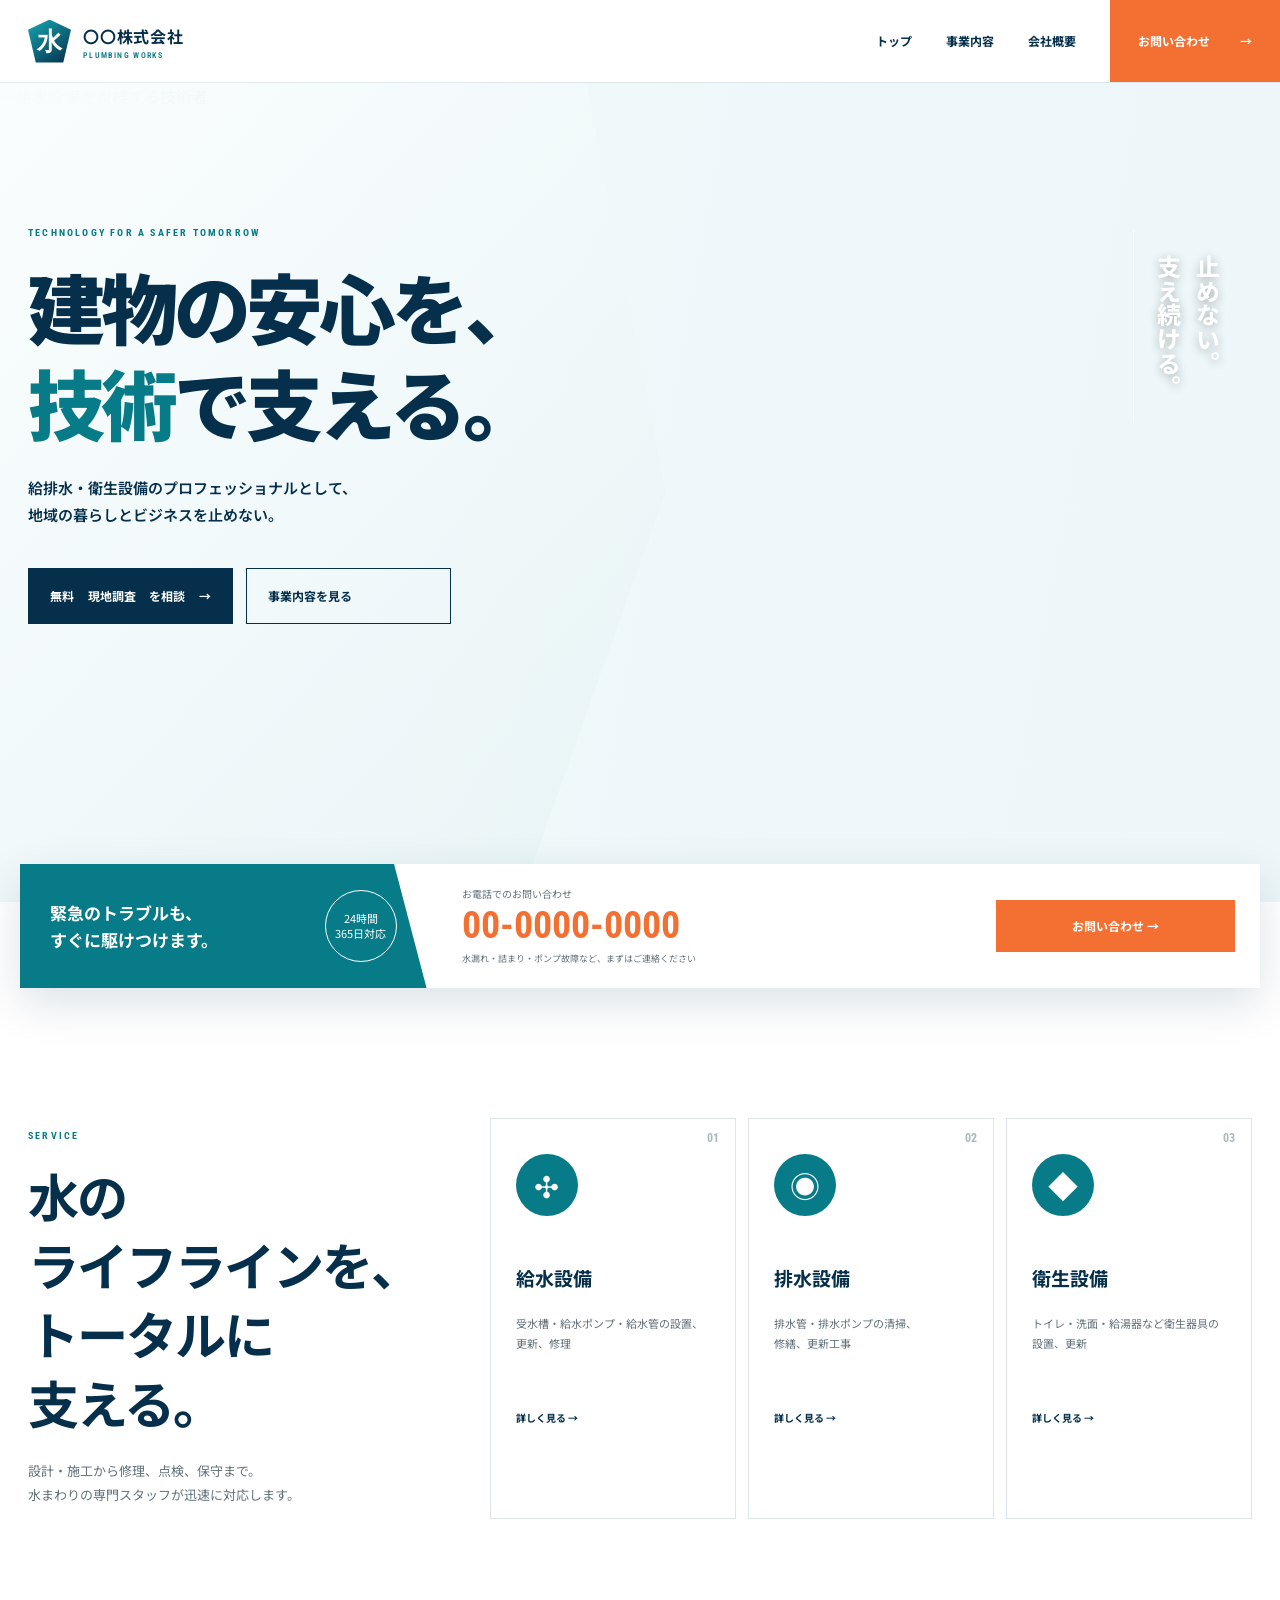
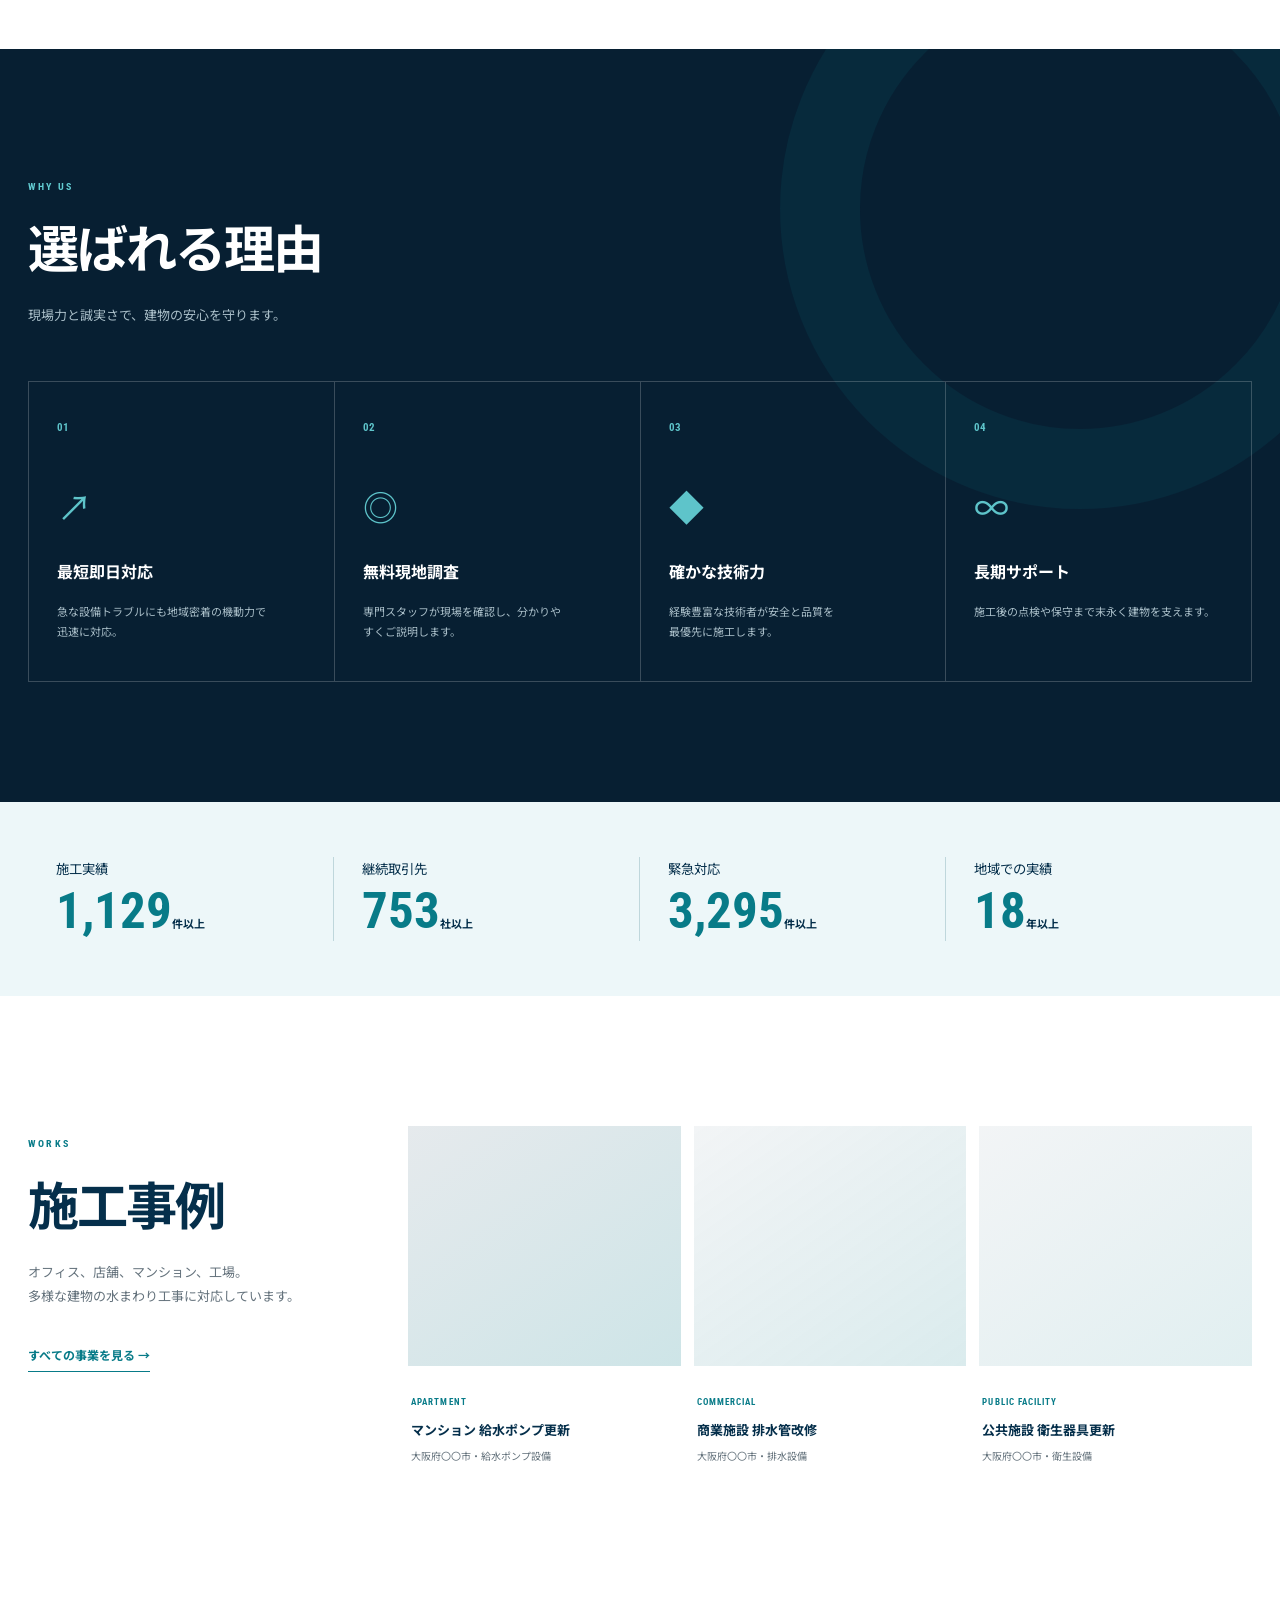
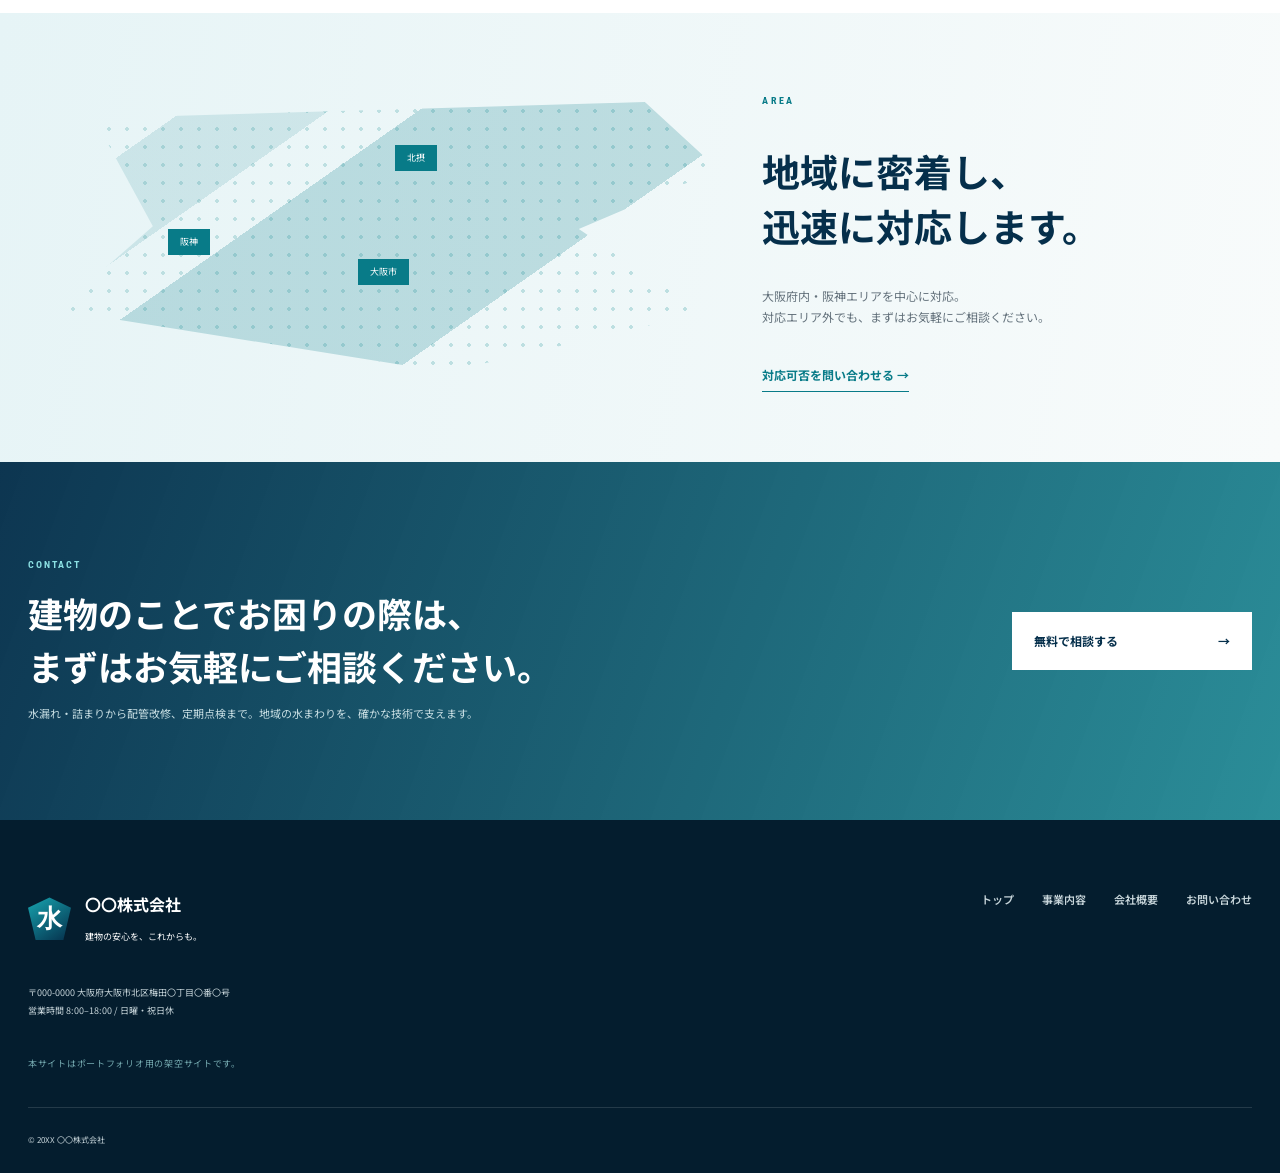
==== commit 69d97362: "スマホ版CTAの説明文を意味ごとの2行に調整" ====
--- a/index.html
+++ b/index.html
@@ -7,4 +7,4 @@
 <section class="reasons"><div class="section-title light reveal"><small>WHY US</small><h2>選ばれる理由</h2><p>現場力と誠実さで、建物の安心を守ります。</p></div><div class="reason-grid"><article class="reveal"><b>01</b><span>↗</span><h3>最短即日対応</h3><p>急な設備トラブルにも地域密着の機動力で迅速に対応。</p></article><article class="reveal"><b>02</b><span>◎</span><h3>無料現地調査</h3><p><span class="sp-line">専門スタッフが現場を確認し、</span><span class="sp-line">分かりやすくご説明します。</span></p></article><article class="reveal"><b>03</b><span>◆</span><h3>確かな技術力</h3><p>経験豊富な技術者が安全と品質を最優先に施工します。</p></article><article class="reveal"><b>04</b><span>∞</span><h3>長期サポート</h3><p>施工後の点検や保守まで末永く建物を支えます。</p></article></div></section>
 <section class="numbers"><div><small>施工実績</small><strong data-count="1200">0</strong><b>件以上</b></div><div><small>継続取引先</small><strong data-count="800">0</strong><b>社以上</b></div><div><small>緊急対応</small><strong data-count="3500">0</strong><b>件以上</b></div><div><small>地域での実績</small><strong data-count="20">0</strong><b>年以上</b></div></section>
 <section class="section works"><div class="section-title reveal"><small>WORKS</small><h2>施工事例</h2><p>オフィス、店舗、マンション、工場。<br>多様な建物の水まわり工事に対応しています。</p><a href="services.html">すべての事業を見る →</a></div><div class="work-grid"><figure class="reveal"><div class="work-img work1"></div><figcaption><small>APARTMENT</small><h3>マンション 給水ポンプ更新</h3><p>大阪府〇〇市・給水ポンプ設備</p></figcaption></figure><figure class="reveal"><div class="work-img work2"></div><figcaption><small>COMMERCIAL</small><h3>商業施設 排水管改修</h3><p>大阪府〇〇市・排水設備</p></figcaption></figure><figure class="reveal"><div class="work-img work3"></div><figcaption><small>PUBLIC FACILITY</small><h3>公共施設 衛生器具更新</h3><p>大阪府〇〇市・衛生設備</p></figcaption></figure></div></section>
-<section class="area"><div class="area-map reveal"><span>北摂</span><span>大阪市</span><span>阪神</span></div><div class="reveal"><small>AREA</small><h2>地域に密着し、<br>迅速に対応します。</h2><p>大阪府内・阪神エリアを中心に対応。<br>対応エリア外でも、まずはお気軽にご相談ください。</p><a class="text-link" href="contact.html">対応可否を問い合わせる →</a></div></section></main><section class="cta reveal"><div><small>CONTACT</small><h2>建物のことでお困りの際は、<br>まずはお気軽にご相談ください。</h2><p><span class="sp-line">水漏れ・詰まりから配管改修、</span><span class="sp-line">定期点検まで。地域の水まわりを、</span><span class="sp-line">確かな技術で支えます。</span></p></div><a href="contact.html">無料で相談する <span>→</span></a></section><footer><div class="footer-brand"><span class="brand-mark">水</span><div><b>〇〇株式会社</b><small>建物の安心を、これからも。</small></div></div><div class="footer-links"><a href="index.html">トップ</a><a href="services.html">事業内容</a><a href="company.html">会社概要</a><a href="contact.html">お問い合わせ</a></div><div class="footer-meta"><p>〒000-0000 大阪府大阪市北区梅田〇丁目〇番〇号</p><p>営業時間 8:00–18:00 / 日曜・祝日休</p></div><small class="portfolio-note">本サイトはポートフォリオ用の架空サイトです。</small><small class="copyright">© 20XX 〇〇株式会社</small></footer></body></html>+<section class="area"><div class="area-map reveal"><span>北摂</span><span>大阪市</span><span>阪神</span></div><div class="reveal"><small>AREA</small><h2>地域に密着し、<br>迅速に対応します。</h2><p>大阪府内・阪神エリアを中心に対応。<br>対応エリア外でも、まずはお気軽にご相談ください。</p><a class="text-link" href="contact.html">対応可否を問い合わせる →</a></div></section></main><section class="cta reveal"><div><small>CONTACT</small><h2>建物のことでお困りの際は、<br>まずはお気軽にご相談ください。</h2><p><span class="sp-line">水漏れ・詰まりから配管改修、定期点検まで。</span><span class="sp-line">地域の水まわりを、確かな技術で支えます。</span></p></div><a href="contact.html">無料で相談する <span>→</span></a></section><footer><div class="footer-brand"><span class="brand-mark">水</span><div><b>〇〇株式会社</b><small>建物の安心を、これからも。</small></div></div><div class="footer-links"><a href="index.html">トップ</a><a href="services.html">事業内容</a><a href="company.html">会社概要</a><a href="contact.html">お問い合わせ</a></div><div class="footer-meta"><p>〒000-0000 大阪府大阪市北区梅田〇丁目〇番〇号</p><p>営業時間 8:00–18:00 / 日曜・祝日休</p></div><small class="portfolio-note">本サイトはポートフォリオ用の架空サイトです。</small><small class="copyright">© 20XX 〇〇株式会社</small></footer></body></html>
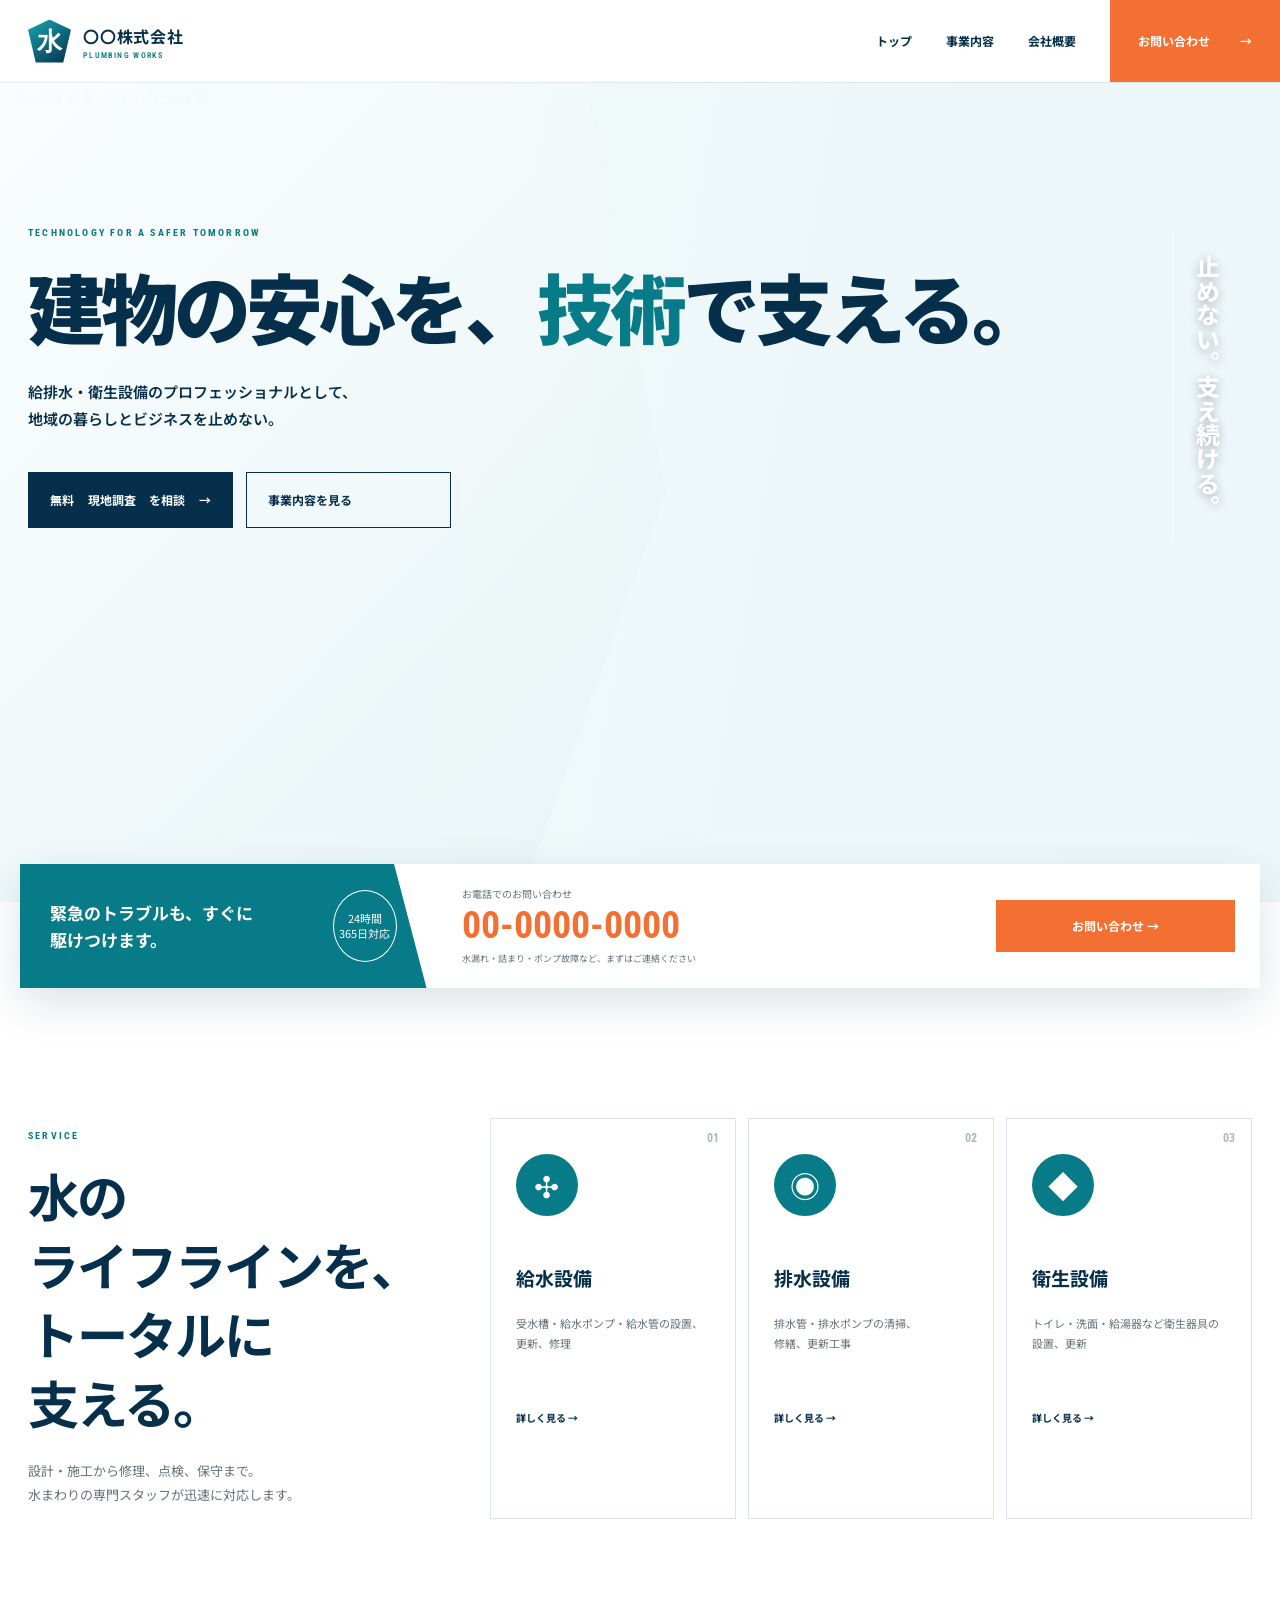
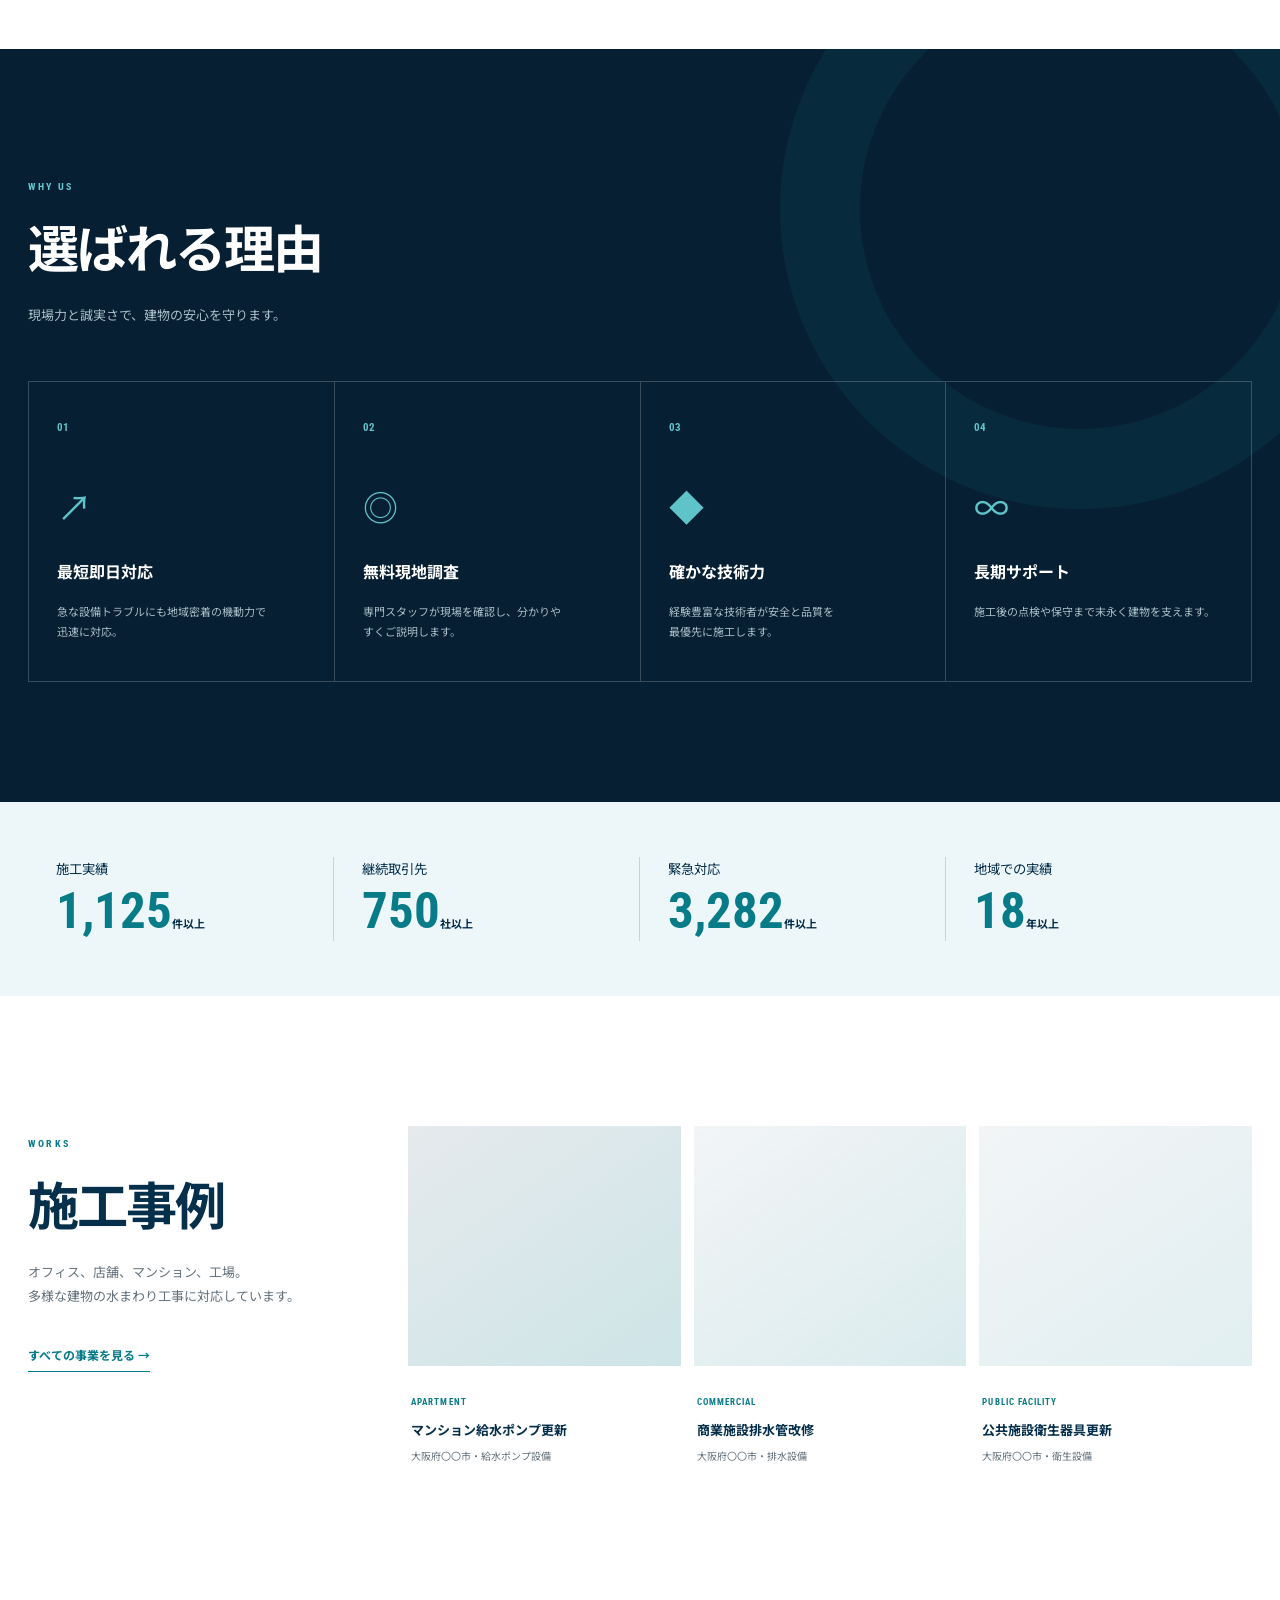
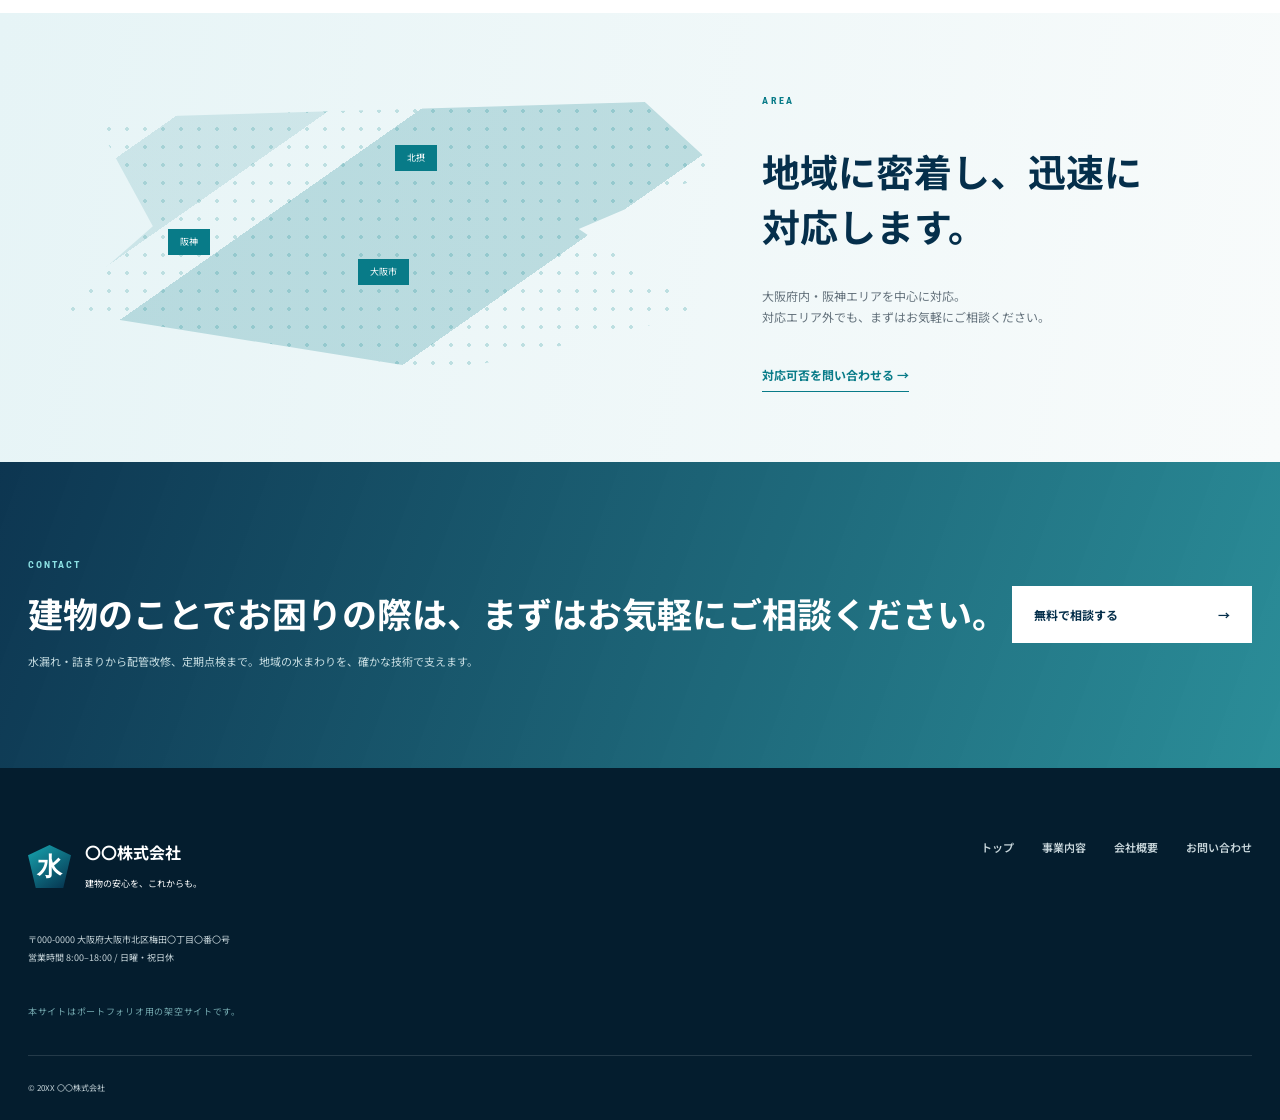
==== commit cf57f669: "Apply user-defined phrase wrapping to 45 headings and lead texts" ====
--- a/index.html
+++ b/index.html
@@ -1,10 +1,10 @@
-<!DOCTYPE html><html lang="ja"><head><meta charset="UTF-8"><meta name="viewport" content="width=device-width,initial-scale=1"><meta name="description" content="大阪・北摂地域の給排水・衛生設備工事。水まわりの安心を確かな技術で支えます。"><title>トップ | 〇〇株式会社</title><link rel="preconnect" href="https://fonts.googleapis.com"><link rel="preconnect" href="https://fonts.gstatic.com" crossorigin><link href="https://fonts.googleapis.com/css2?family=Noto+Sans+JP:wght@400;500;600;700;800;900&family=Roboto+Condensed:wght@600;700&display=swap" rel="stylesheet"><link rel="stylesheet" href="styles.css?v=jpbreak1"><script src="script.js" defer></script><link rel="icon" href="favicon-plumbing.svg" type="image/svg+xml"><meta property="og:type" content="website"><meta property="og:title" content="〇〇株式会社 | 建物の安心を、技術で支える。"><meta property="og:description" content="大阪・北摂地域の給排水・衛生設備工事。配管・ポンプの施工から点検・緊急対応まで支えます。"><meta property="og:url" content="https://pan1535ipad.github.io/Strength-sample/"><meta property="og:image" content="https://pan1535ipad.github.io/Strength-sample/assets/ogp.jpg"><meta name="twitter:card" content="summary_large_image"></head><body><div class="progress"></div><header class="header"><a class="brand" href="index.html"><span class="brand-mark">水</span><span><b>〇〇株式会社</b><small>PLUMBING WORKS</small></span></a><button class="menu" aria-label="メニュー" aria-expanded="false"><i></i><i></i><i></i></button><nav><a href="index.html">トップ</a><a href="services.html">事業内容</a><a href="company.html">会社概要</a><a class="nav-cta" href="contact.html">お問い合わせ <b>→</b></a></nav></header><main><section class="hero"><img src="https://images.unsplash.com/photo-1581092160607-ee22621dd758?auto=format&fit=crop&w=1800&q=88" alt="給水設備を点検する技術者"><div class="hero-shape"></div><div class="hero-copy"><p class="kicker">TECHNOLOGY FOR A SAFER TOMORROW</p><h1>建物の安心を、<br><em>技術</em>で支える。</h1><p>給排水・衛生設備のプロフェッショナルとして、<br>地域の暮らしとビジネスを止めない。</p><div class="hero-actions"><a class="btn primary" href="contact.html">無料現地調査を相談 <span>→</span></a><a class="btn ghost" href="services.html">事業内容を見る</a></div></div><div class="hero-side">止めない。<br>支え続ける。</div></section>
-<section class="emergency"><div><strong>緊急のトラブルも、<br>すぐに駆けつけます。</strong><span class="round">24時間<br>365日対応</span></div><div class="phone"><small>お電話でのお問い合わせ</small><a href="tel:0000000000">00-0000-0000</a><p><span class="sp-line">水漏れ・詰まり・ポンプ故障など、</span><span class="sp-line">まずはご連絡ください</span></p></div><a href="contact.html">お問い合わせ →</a></section>
-<section class="section intro"><div class="section-title reveal"><small>SERVICE</small><h2>水のライフラインを、<br>トータルに支える。</h2><p>設計・施工から修理、点検、保守まで。<br>水まわりの専門スタッフが迅速に対応します。</p></div><div class="service-cards">
-<a class="service-card reveal" href="services.html#supply"><span>01</span><div class="icon fan">✣</div><h3>給水設備</h3><p>受水槽・給水ポンプ・給水管の設置、更新、修理</p><b>詳しく見る →</b></a>
-<a class="service-card reveal" href="services.html#drainage"><span>02</span><div class="icon">◉</div><h3>排水設備</h3><p>排水管・排水ポンプの清掃、修繕、更新工事</p><b>詳しく見る →</b></a>
-<a class="service-card reveal" href="services.html#sanitary"><span>03</span><div class="icon">◆</div><h3>衛生設備</h3><p>トイレ・洗面・給湯器など衛生器具の設置、更新</p><b>詳しく見る →</b></a></div></section>
-<section class="reasons"><div class="section-title light reveal"><small>WHY US</small><h2>選ばれる理由</h2><p>現場力と誠実さで、建物の安心を守ります。</p></div><div class="reason-grid"><article class="reveal"><b>01</b><span>↗</span><h3>最短即日対応</h3><p>急な設備トラブルにも地域密着の機動力で迅速に対応。</p></article><article class="reveal"><b>02</b><span>◎</span><h3>無料現地調査</h3><p><span class="sp-line">専門スタッフが現場を確認し、</span><span class="sp-line">分かりやすくご説明します。</span></p></article><article class="reveal"><b>03</b><span>◆</span><h3>確かな技術力</h3><p>経験豊富な技術者が安全と品質を最優先に施工します。</p></article><article class="reveal"><b>04</b><span>∞</span><h3>長期サポート</h3><p>施工後の点検や保守まで末永く建物を支えます。</p></article></div></section>
+<!DOCTYPE html><html lang="ja"><head><meta charset="UTF-8"><meta name="viewport" content="width=device-width,initial-scale=1"><meta name="description" content="大阪・北摂地域の給排水・衛生設備工事。水まわりの安心を確かな技術で支えます。"><title>トップ | 〇〇株式会社</title><link rel="preconnect" href="https://fonts.googleapis.com"><link rel="preconnect" href="https://fonts.gstatic.com" crossorigin><link href="https://fonts.googleapis.com/css2?family=Noto+Sans+JP:wght@400;500;600;700;800;900&family=Roboto+Condensed:wght@600;700&display=swap" rel="stylesheet"><link rel="stylesheet" href="styles.css?v=phrase-wrap1"><script src="script.js?v=phrase-wrap1" defer></script><link rel="icon" href="favicon-plumbing.svg" type="image/svg+xml"><meta property="og:type" content="website"><meta property="og:title" content="〇〇株式会社 | 建物の安心を、技術で支える。"><meta property="og:description" content="大阪・北摂地域の給排水・衛生設備工事。配管・ポンプの施工から点検・緊急対応まで支えます。"><meta property="og:url" content="https://pan1535ipad.github.io/Strength-sample/"><meta property="og:image" content="https://pan1535ipad.github.io/Strength-sample/assets/ogp.jpg"><meta name="twitter:card" content="summary_large_image"></head><body><div class="progress"></div><header class="header"><a class="brand" href="index.html"><span class="brand-mark">水</span><span><b>〇〇株式会社</b><small>PLUMBING WORKS</small></span></a><button class="menu" aria-label="メニュー" aria-expanded="false"><i></i><i></i><i></i></button><nav><a href="index.html">トップ</a><a href="services.html">事業内容</a><a href="company.html">会社概要</a><a class="nav-cta" href="contact.html">お問い合わせ <b>→</b></a></nav></header><main><section class="hero"><img src="https://images.unsplash.com/photo-1581092160607-ee22621dd758?auto=format&fit=crop&w=1800&q=88" alt="給水設備を点検する技術者"><div class="hero-shape"></div><div class="hero-copy"><p class="kicker">TECHNOLOGY FOR A SAFER TOMORROW</p><h1 class="phrase-heading"><span class="phrase-unit">建物の</span><wbr><span class="phrase-unit">安心を、</span><wbr><span class="phrase-unit"><em>技術</em>で</span><wbr><span class="phrase-unit">支える。</span></h1><p>給排水・衛生設備のプロフェッショナルとして、<br>地域の暮らしとビジネスを止めない。</p><div class="hero-actions"><a class="btn primary" href="contact.html">無料現地調査を相談 <span>→</span></a><a class="btn ghost" href="services.html">事業内容を見る</a></div></div><div class="hero-side phrase-heading"><span class="phrase-unit">止めない。</span><wbr><span class="phrase-unit">支え続ける。</span></div></section>
+<section class="emergency"><div><strong class="phrase-heading"><span class="phrase-unit">緊急の</span><wbr><span class="phrase-unit">トラブルも、</span><wbr><span class="phrase-unit">すぐに</span><wbr><span class="phrase-unit">駆けつけます。</span></strong><span class="round">24時間<br>365日対応</span></div><div class="phone"><small>お電話でのお問い合わせ</small><a href="tel:0000000000">00-0000-0000</a><p><span class="sp-line">水漏れ・詰まり・ポンプ故障など、</span><span class="sp-line">まずはご連絡ください</span></p></div><a href="contact.html">お問い合わせ →</a></section>
+<section class="section intro"><div class="section-title reveal"><small>SERVICE</small><h2 class="phrase-heading"><span class="phrase-unit">水の</span><wbr><span class="phrase-unit">ライフラインを、</span><wbr><span class="phrase-unit">トータルに</span><wbr><span class="phrase-unit">支える。</span></h2><p>設計・施工から修理、点検、保守まで。<br>水まわりの専門スタッフが迅速に対応します。</p></div><div class="service-cards">
+<a class="service-card reveal" href="services.html#supply"><span>01</span><div class="icon fan">✣</div><h3 class="phrase-heading"><span class="phrase-unit">給水設備</span></h3><p>受水槽・給水ポンプ・給水管の設置、更新、修理</p><b>詳しく見る →</b></a>
+<a class="service-card reveal" href="services.html#drainage"><span>02</span><div class="icon">◉</div><h3 class="phrase-heading"><span class="phrase-unit">排水設備</span></h3><p>排水管・排水ポンプの清掃、修繕、更新工事</p><b>詳しく見る →</b></a>
+<a class="service-card reveal" href="services.html#sanitary"><span>03</span><div class="icon">◆</div><h3 class="phrase-heading"><span class="phrase-unit">衛生設備</span></h3><p>トイレ・洗面・給湯器など衛生器具の設置、更新</p><b>詳しく見る →</b></a></div></section>
+<section class="reasons"><div class="section-title light reveal"><small>WHY US</small><h2 class="phrase-heading"><span class="phrase-unit">選ばれる</span><wbr><span class="phrase-unit">理由</span></h2><p>現場力と誠実さで、建物の安心を守ります。</p></div><div class="reason-grid"><article class="reveal"><b>01</b><span>↗</span><h3 class="phrase-heading"><span class="phrase-unit">最短</span><wbr><span class="phrase-unit">即日対応</span></h3><p>急な設備トラブルにも地域密着の機動力で迅速に対応。</p></article><article class="reveal"><b>02</b><span>◎</span><h3 class="phrase-heading"><span class="phrase-unit">無料</span><wbr><span class="phrase-unit">現地調査</span></h3><p><span class="sp-line">専門スタッフが現場を確認し、</span><span class="sp-line">分かりやすくご説明します。</span></p></article><article class="reveal"><b>03</b><span>◆</span><h3 class="phrase-heading"><span class="phrase-unit">確かな</span><wbr><span class="phrase-unit">技術力</span></h3><p>経験豊富な技術者が安全と品質を最優先に施工します。</p></article><article class="reveal"><b>04</b><span>∞</span><h3 class="phrase-heading"><span class="phrase-unit">長期</span><wbr><span class="phrase-unit">サポート</span></h3><p>施工後の点検や保守まで末永く建物を支えます。</p></article></div></section>
 <section class="numbers"><div><small>施工実績</small><strong data-count="1200">0</strong><b>件以上</b></div><div><small>継続取引先</small><strong data-count="800">0</strong><b>社以上</b></div><div><small>緊急対応</small><strong data-count="3500">0</strong><b>件以上</b></div><div><small>地域での実績</small><strong data-count="20">0</strong><b>年以上</b></div></section>
-<section class="section works"><div class="section-title reveal"><small>WORKS</small><h2>施工事例</h2><p>オフィス、店舗、マンション、工場。<br>多様な建物の水まわり工事に対応しています。</p><a href="services.html">すべての事業を見る →</a></div><div class="work-grid"><figure class="reveal"><div class="work-img work1"></div><figcaption><small>APARTMENT</small><h3>マンション 給水ポンプ更新</h3><p>大阪府〇〇市・給水ポンプ設備</p></figcaption></figure><figure class="reveal"><div class="work-img work2"></div><figcaption><small>COMMERCIAL</small><h3>商業施設 排水管改修</h3><p>大阪府〇〇市・排水設備</p></figcaption></figure><figure class="reveal"><div class="work-img work3"></div><figcaption><small>PUBLIC FACILITY</small><h3>公共施設 衛生器具更新</h3><p>大阪府〇〇市・衛生設備</p></figcaption></figure></div></section>
-<section class="area"><div class="area-map reveal"><span>北摂</span><span>大阪市</span><span>阪神</span></div><div class="reveal"><small>AREA</small><h2>地域に密着し、<br>迅速に対応します。</h2><p>大阪府内・阪神エリアを中心に対応。<br>対応エリア外でも、まずはお気軽にご相談ください。</p><a class="text-link" href="contact.html">対応可否を問い合わせる →</a></div></section></main><section class="cta reveal"><div><small>CONTACT</small><h2>建物のことでお困りの際は、<br>まずはお気軽にご相談ください。</h2><p><span class="sp-line">水漏れ・詰まりから配管改修、定期点検まで。</span><span class="sp-line">地域の水まわりを、確かな技術で支えます。</span></p></div><a href="contact.html">無料で相談する <span>→</span></a></section><footer><div class="footer-brand"><span class="brand-mark">水</span><div><b>〇〇株式会社</b><small>建物の安心を、これからも。</small></div></div><div class="footer-links"><a href="index.html">トップ</a><a href="services.html">事業内容</a><a href="company.html">会社概要</a><a href="contact.html">お問い合わせ</a></div><div class="footer-meta"><p>〒000-0000 大阪府大阪市北区梅田〇丁目〇番〇号</p><p>営業時間 8:00–18:00 / 日曜・祝日休</p></div><small class="portfolio-note">本サイトはポートフォリオ用の架空サイトです。</small><small class="copyright">© 20XX 〇〇株式会社</small></footer></body></html>+<section class="section works"><div class="section-title reveal"><small>WORKS</small><h2 class="phrase-heading"><span class="phrase-unit">施工事例</span></h2><p>オフィス、店舗、マンション、工場。<br>多様な建物の水まわり工事に対応しています。</p><a href="services.html">すべての事業を見る →</a></div><div class="work-grid"><figure class="reveal"><div class="work-img work1"></div><figcaption><small>APARTMENT</small><h3 class="phrase-heading"><span class="phrase-unit">マンション </span><wbr><span class="phrase-unit">給水ポンプ</span><wbr><span class="phrase-unit">更新</span></h3><p>大阪府〇〇市・給水ポンプ設備</p></figcaption></figure><figure class="reveal"><div class="work-img work2"></div><figcaption><small>COMMERCIAL</small><h3 class="phrase-heading"><span class="phrase-unit">商業施設 </span><wbr><span class="phrase-unit">排水管</span><wbr><span class="phrase-unit">改修</span></h3><p>大阪府〇〇市・排水設備</p></figcaption></figure><figure class="reveal"><div class="work-img work3"></div><figcaption><small>PUBLIC FACILITY</small><h3 class="phrase-heading"><span class="phrase-unit">公共施設 </span><wbr><span class="phrase-unit">衛生器具</span><wbr><span class="phrase-unit">更新</span></h3><p>大阪府〇〇市・衛生設備</p></figcaption></figure></div></section>
+<section class="area"><div class="area-map reveal"><span>北摂</span><span>大阪市</span><span>阪神</span></div><div class="reveal"><small>AREA</small><h2 class="phrase-heading"><span class="phrase-unit">地域に</span><wbr><span class="phrase-unit">密着し、</span><wbr><span class="phrase-unit">迅速に</span><wbr><span class="phrase-unit">対応します。</span></h2><p>大阪府内・阪神エリアを中心に対応。<br>対応エリア外でも、まずはお気軽にご相談ください。</p><a class="text-link" href="contact.html">対応可否を問い合わせる →</a></div></section></main><section class="cta reveal"><div><small>CONTACT</small><h2 class="phrase-heading"><span class="phrase-unit">建物のことで</span><wbr><span class="phrase-unit">お困りの</span><wbr><span class="phrase-unit">際は、</span><wbr><span class="phrase-unit">まずは</span><wbr><span class="phrase-unit">お気軽に</span><wbr><span class="phrase-unit">ご相談</span><wbr><span class="phrase-unit">ください。</span></h2><p><span class="sp-line">水漏れ・詰まりから配管改修、定期点検まで。</span><span class="sp-line">地域の水まわりを、確かな技術で支えます。</span></p></div><a href="contact.html">無料で相談する <span>→</span></a></section><footer><div class="footer-brand"><span class="brand-mark">水</span><div><b>〇〇株式会社</b><small>建物の安心を、これからも。</small></div></div><div class="footer-links"><a href="index.html">トップ</a><a href="services.html">事業内容</a><a href="company.html">会社概要</a><a href="contact.html">お問い合わせ</a></div><div class="footer-meta"><p>〒000-0000 大阪府大阪市北区梅田〇丁目〇番〇号</p><p>営業時間 8:00–18:00 / 日曜・祝日休</p></div><small class="portfolio-note">本サイトはポートフォリオ用の架空サイトです。</small><small class="copyright">© 20XX 〇〇株式会社</small></footer></body></html>
--- a/styles.css
+++ b/styles.css
@@ -104,3 +104,8 @@
 h1,h2,h3,.lead,.catch,.copy{text-wrap:balance;overflow-wrap:normal;word-break:normal}
 p,li,dt,dd,figcaption{text-wrap:pretty;overflow-wrap:break-word;word-break:normal}
 @supports (word-break:auto-phrase){h1,h2,h3,.lead,.catch,.copy,p,li,dt,dd,figcaption{word-break:auto-phrase}}
+
+/* User-defined phrase boundaries; never split or shrink an individual unit. */
+.phrase-heading{white-space:normal!important;text-wrap:wrap!important;word-break:normal;overflow-wrap:normal;min-width:0}
+.phrase-heading>.phrase-unit{display:inline-block;white-space:nowrap!important;text-wrap:nowrap!important;word-break:normal;overflow-wrap:normal}
+.phrase-heading>wbr{display:inline}
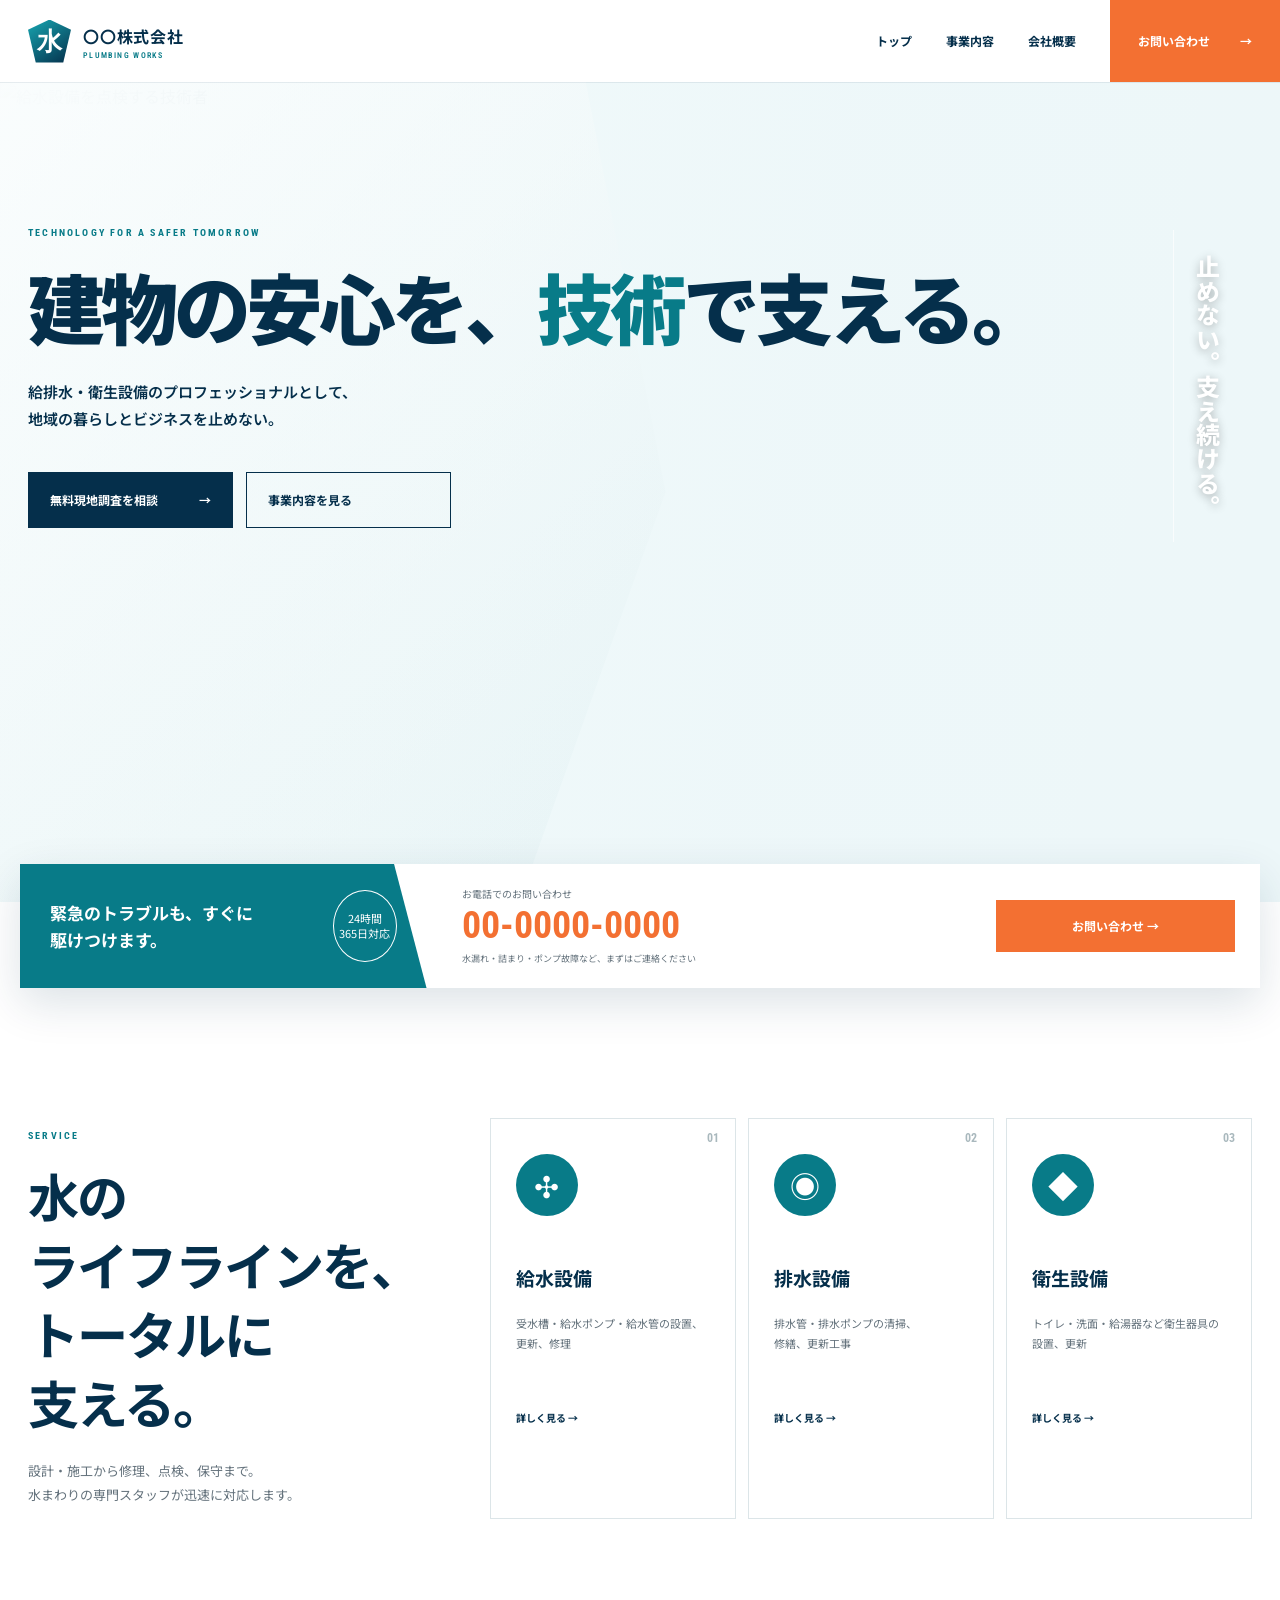
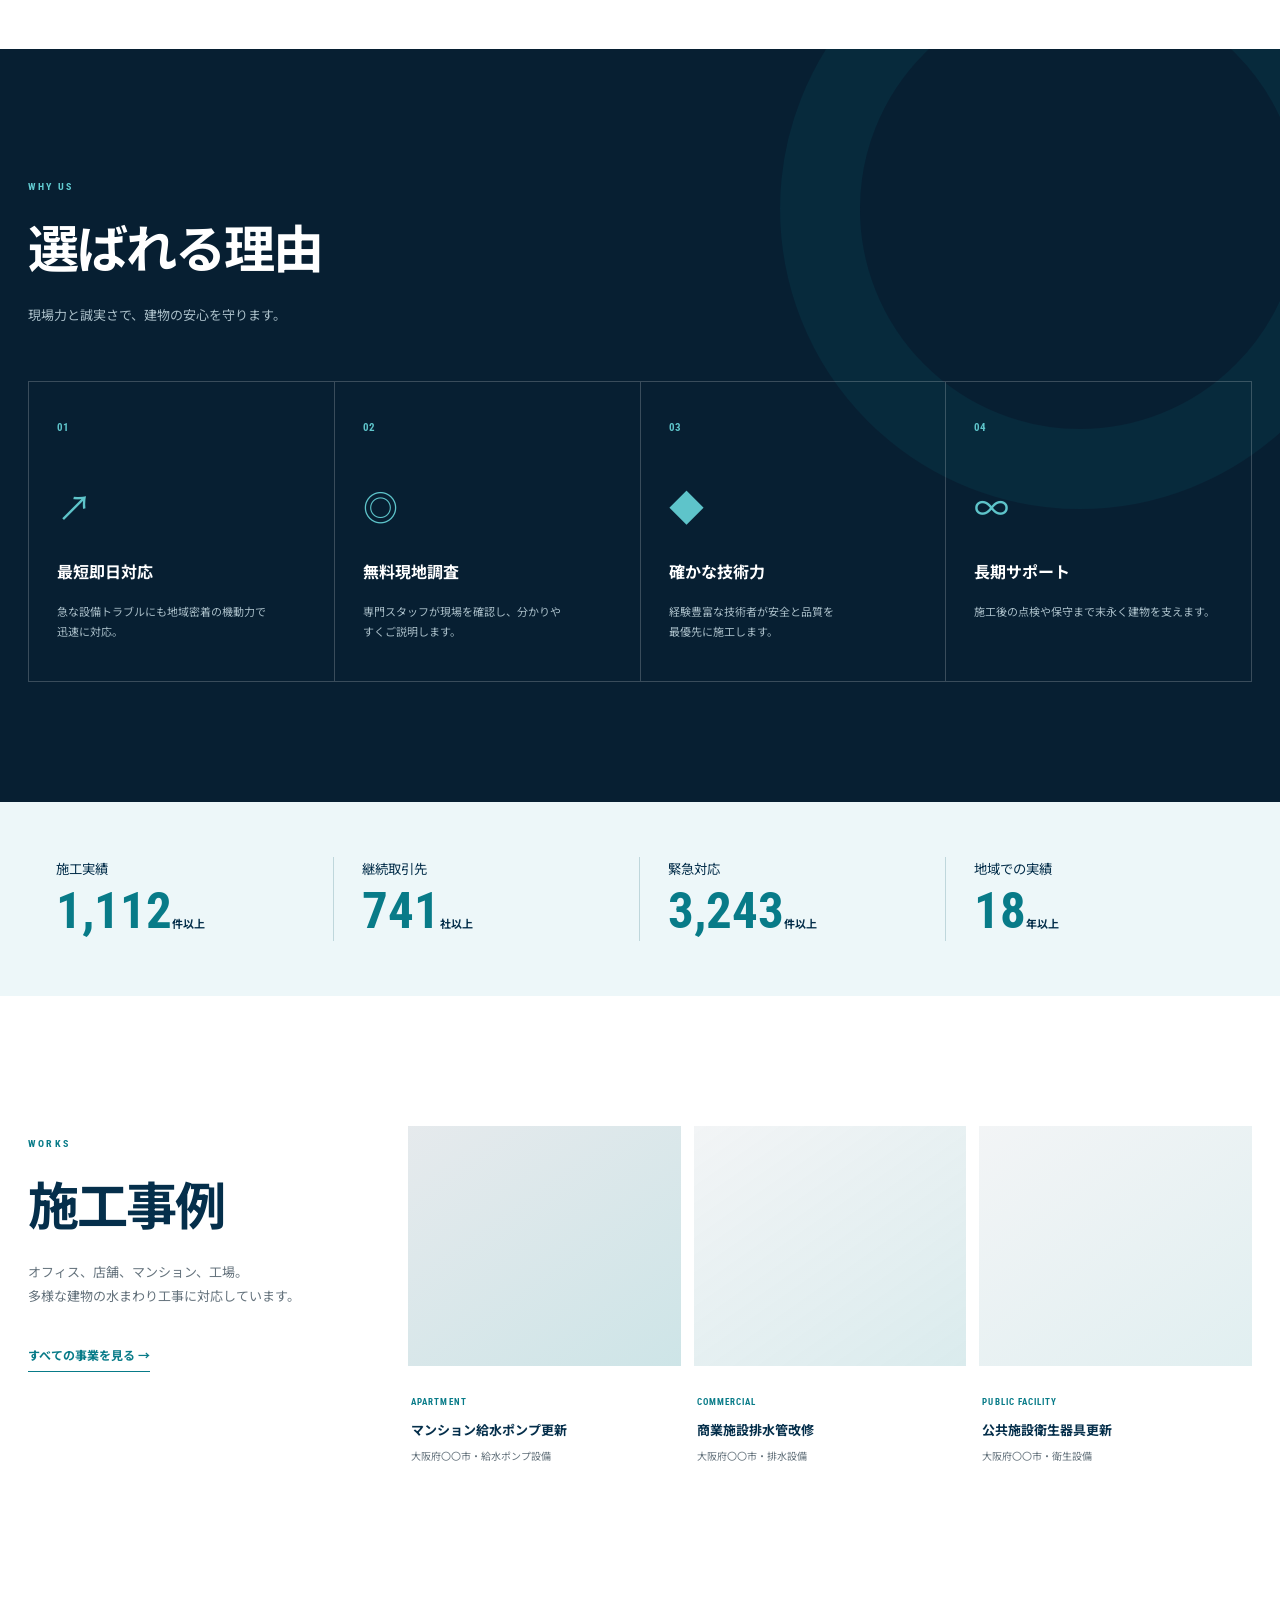
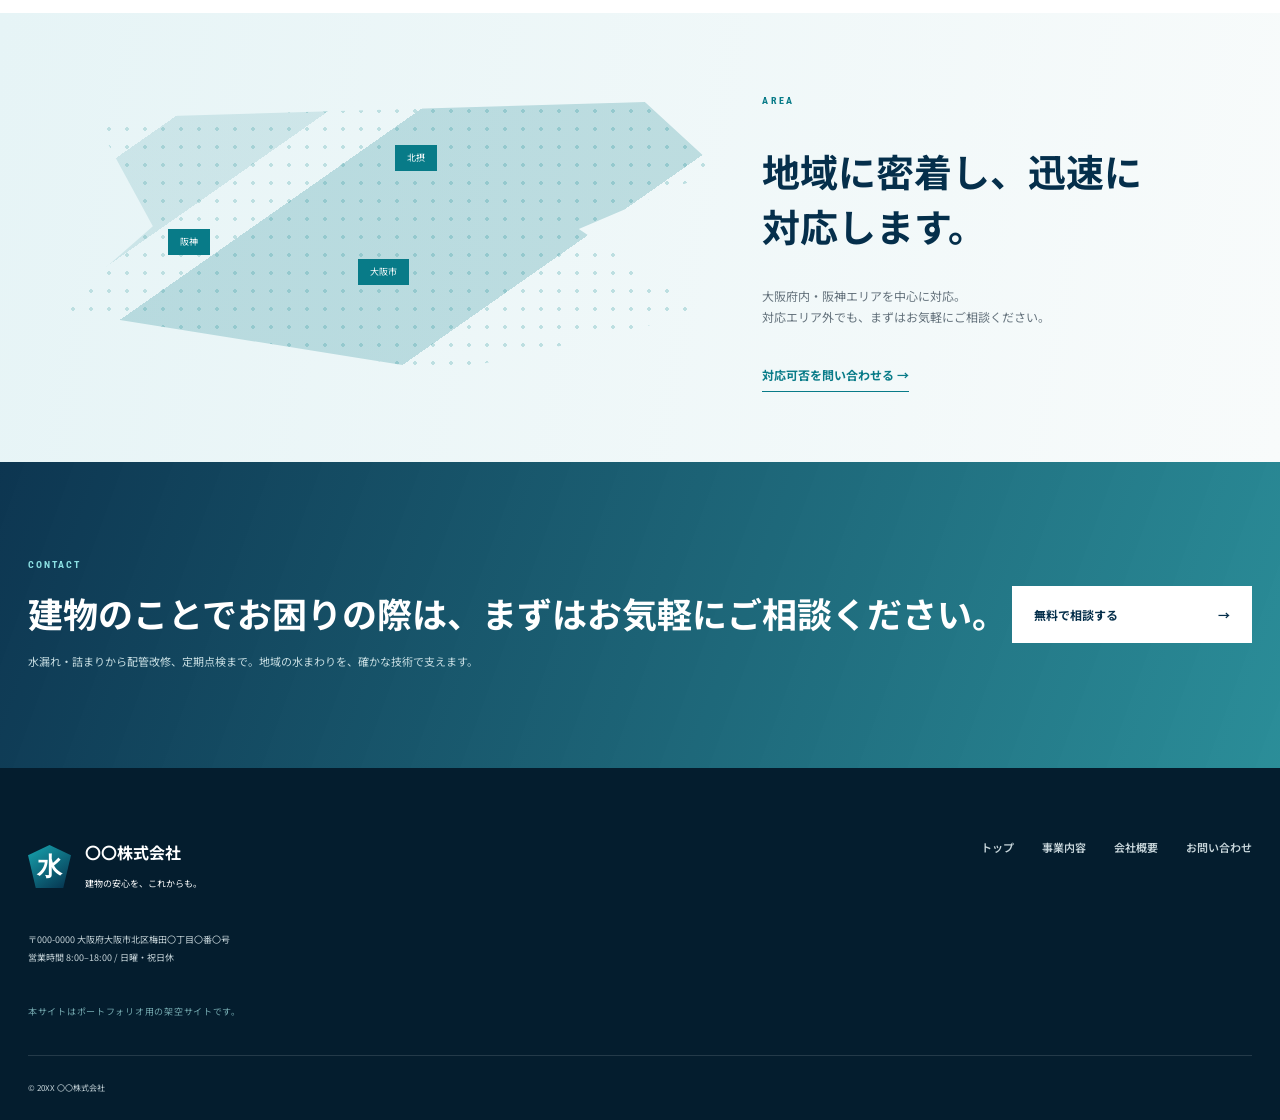
==== commit 2d0a92cb: "Group consultation button label and restore company lead line break" ====
--- a/index.html
+++ b/index.html
@@ -1,4 +1,4 @@
-<!DOCTYPE html><html lang="ja"><head><meta charset="UTF-8"><meta name="viewport" content="width=device-width,initial-scale=1"><meta name="description" content="大阪・北摂地域の給排水・衛生設備工事。水まわりの安心を確かな技術で支えます。"><title>トップ | 〇〇株式会社</title><link rel="preconnect" href="https://fonts.googleapis.com"><link rel="preconnect" href="https://fonts.gstatic.com" crossorigin><link href="https://fonts.googleapis.com/css2?family=Noto+Sans+JP:wght@400;500;600;700;800;900&family=Roboto+Condensed:wght@600;700&display=swap" rel="stylesheet"><link rel="stylesheet" href="styles.css?v=phrase-wrap1"><script src="script.js?v=phrase-wrap1" defer></script><link rel="icon" href="favicon-plumbing.svg" type="image/svg+xml"><meta property="og:type" content="website"><meta property="og:title" content="〇〇株式会社 | 建物の安心を、技術で支える。"><meta property="og:description" content="大阪・北摂地域の給排水・衛生設備工事。配管・ポンプの施工から点検・緊急対応まで支えます。"><meta property="og:url" content="https://pan1535ipad.github.io/Strength-sample/"><meta property="og:image" content="https://pan1535ipad.github.io/Strength-sample/assets/ogp.jpg"><meta name="twitter:card" content="summary_large_image"></head><body><div class="progress"></div><header class="header"><a class="brand" href="index.html"><span class="brand-mark">水</span><span><b>〇〇株式会社</b><small>PLUMBING WORKS</small></span></a><button class="menu" aria-label="メニュー" aria-expanded="false"><i></i><i></i><i></i></button><nav><a href="index.html">トップ</a><a href="services.html">事業内容</a><a href="company.html">会社概要</a><a class="nav-cta" href="contact.html">お問い合わせ <b>→</b></a></nav></header><main><section class="hero"><img src="https://images.unsplash.com/photo-1581092160607-ee22621dd758?auto=format&fit=crop&w=1800&q=88" alt="給水設備を点検する技術者"><div class="hero-shape"></div><div class="hero-copy"><p class="kicker">TECHNOLOGY FOR A SAFER TOMORROW</p><h1 class="phrase-heading"><span class="phrase-unit">建物の</span><wbr><span class="phrase-unit">安心を、</span><wbr><span class="phrase-unit"><em>技術</em>で</span><wbr><span class="phrase-unit">支える。</span></h1><p>給排水・衛生設備のプロフェッショナルとして、<br>地域の暮らしとビジネスを止めない。</p><div class="hero-actions"><a class="btn primary" href="contact.html">無料現地調査を相談 <span>→</span></a><a class="btn ghost" href="services.html">事業内容を見る</a></div></div><div class="hero-side phrase-heading"><span class="phrase-unit">止めない。</span><wbr><span class="phrase-unit">支え続ける。</span></div></section>
+<!DOCTYPE html><html lang="ja"><head><meta charset="UTF-8"><meta name="viewport" content="width=device-width,initial-scale=1"><meta name="description" content="大阪・北摂地域の給排水・衛生設備工事。水まわりの安心を確かな技術で支えます。"><title>トップ | 〇〇株式会社</title><link rel="preconnect" href="https://fonts.googleapis.com"><link rel="preconnect" href="https://fonts.gstatic.com" crossorigin><link href="https://fonts.googleapis.com/css2?family=Noto+Sans+JP:wght@400;500;600;700;800;900&family=Roboto+Condensed:wght@600;700&display=swap" rel="stylesheet"><link rel="stylesheet" href="styles.css?v=phrase-wrap1"><script src="script.js?v=phrase-wrap1" defer></script><link rel="icon" href="favicon-plumbing.svg" type="image/svg+xml"><meta property="og:type" content="website"><meta property="og:title" content="〇〇株式会社 | 建物の安心を、技術で支える。"><meta property="og:description" content="大阪・北摂地域の給排水・衛生設備工事。配管・ポンプの施工から点検・緊急対応まで支えます。"><meta property="og:url" content="https://pan1535ipad.github.io/Strength-sample/"><meta property="og:image" content="https://pan1535ipad.github.io/Strength-sample/assets/ogp.jpg"><meta name="twitter:card" content="summary_large_image"></head><body><div class="progress"></div><header class="header"><a class="brand" href="index.html"><span class="brand-mark">水</span><span><b>〇〇株式会社</b><small>PLUMBING WORKS</small></span></a><button class="menu" aria-label="メニュー" aria-expanded="false"><i></i><i></i><i></i></button><nav><a href="index.html">トップ</a><a href="services.html">事業内容</a><a href="company.html">会社概要</a><a class="nav-cta" href="contact.html">お問い合わせ <b>→</b></a></nav></header><main><section class="hero"><img src="https://images.unsplash.com/photo-1581092160607-ee22621dd758?auto=format&fit=crop&w=1800&q=88" alt="給水設備を点検する技術者"><div class="hero-shape"></div><div class="hero-copy"><p class="kicker">TECHNOLOGY FOR A SAFER TOMORROW</p><h1 class="phrase-heading"><span class="phrase-unit">建物の</span><wbr><span class="phrase-unit">安心を、</span><wbr><span class="phrase-unit"><em>技術</em>で</span><wbr><span class="phrase-unit">支える。</span></h1><p>給排水・衛生設備のプロフェッショナルとして、<br>地域の暮らしとビジネスを止めない。</p><div class="hero-actions"><a class="btn primary" href="contact.html"><span>無料現地調査を相談</span><span>→</span></a><a class="btn ghost" href="services.html">事業内容を見る</a></div></div><div class="hero-side phrase-heading"><span class="phrase-unit">止めない。</span><wbr><span class="phrase-unit">支え続ける。</span></div></section>
 <section class="emergency"><div><strong class="phrase-heading"><span class="phrase-unit">緊急の</span><wbr><span class="phrase-unit">トラブルも、</span><wbr><span class="phrase-unit">すぐに</span><wbr><span class="phrase-unit">駆けつけます。</span></strong><span class="round">24時間<br>365日対応</span></div><div class="phone"><small>お電話でのお問い合わせ</small><a href="tel:0000000000">00-0000-0000</a><p><span class="sp-line">水漏れ・詰まり・ポンプ故障など、</span><span class="sp-line">まずはご連絡ください</span></p></div><a href="contact.html">お問い合わせ →</a></section>
 <section class="section intro"><div class="section-title reveal"><small>SERVICE</small><h2 class="phrase-heading"><span class="phrase-unit">水の</span><wbr><span class="phrase-unit">ライフラインを、</span><wbr><span class="phrase-unit">トータルに</span><wbr><span class="phrase-unit">支える。</span></h2><p>設計・施工から修理、点検、保守まで。<br>水まわりの専門スタッフが迅速に対応します。</p></div><div class="service-cards">
 <a class="service-card reveal" href="services.html#supply"><span>01</span><div class="icon fan">✣</div><h3 class="phrase-heading"><span class="phrase-unit">給水設備</span></h3><p>受水槽・給水ポンプ・給水管の設置、更新、修理</p><b>詳しく見る →</b></a>
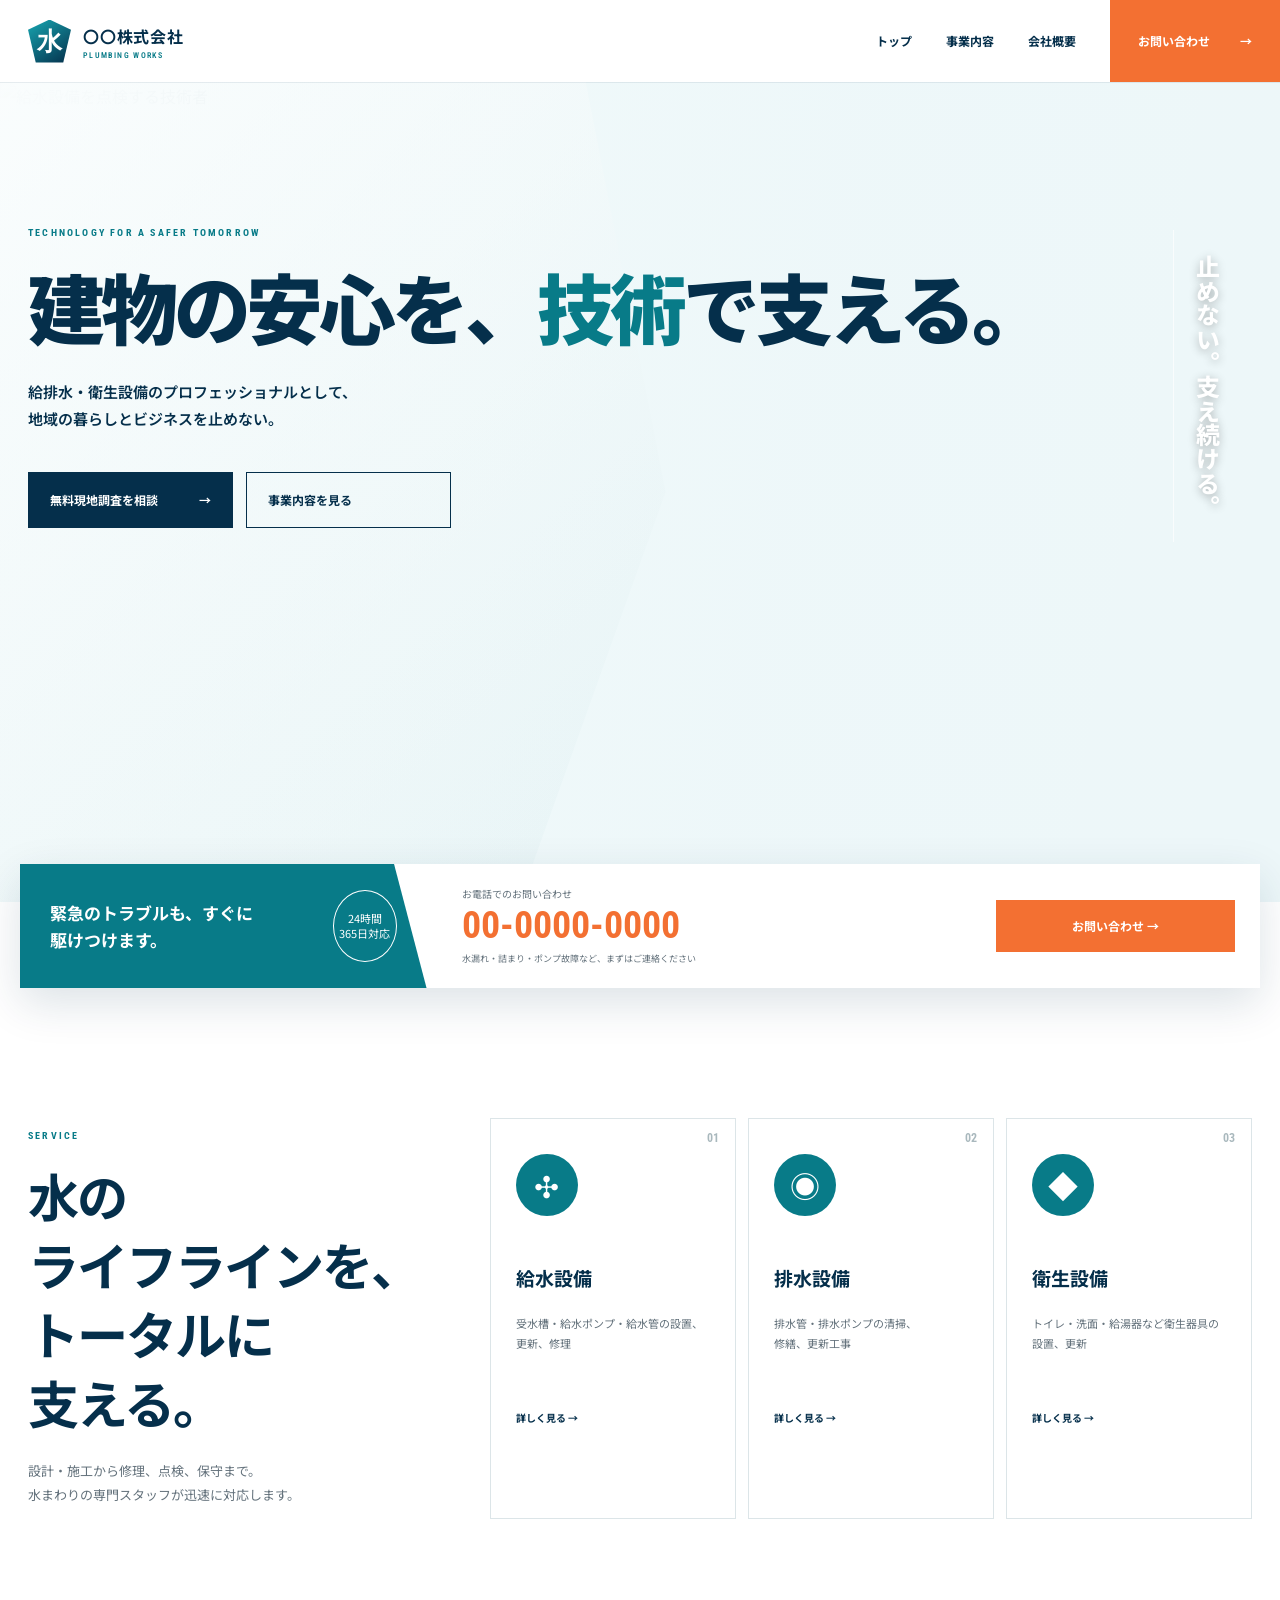
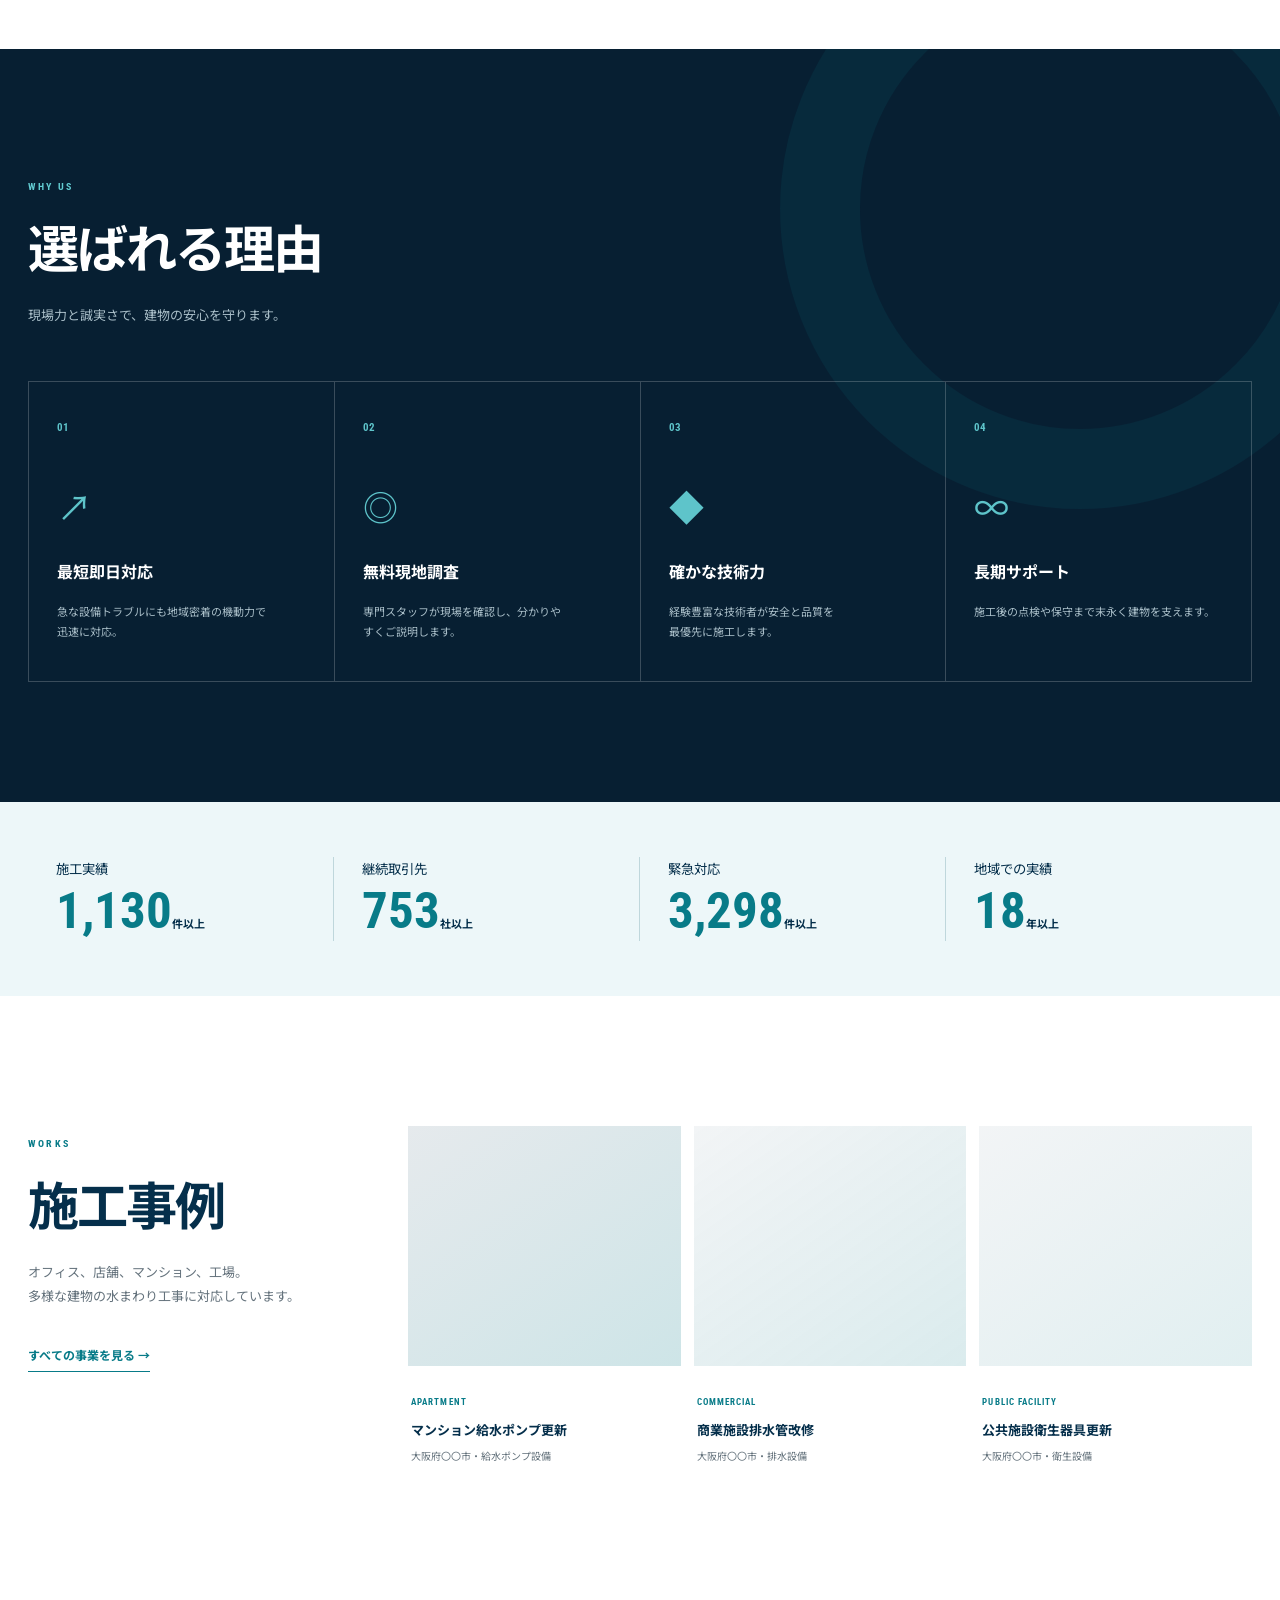
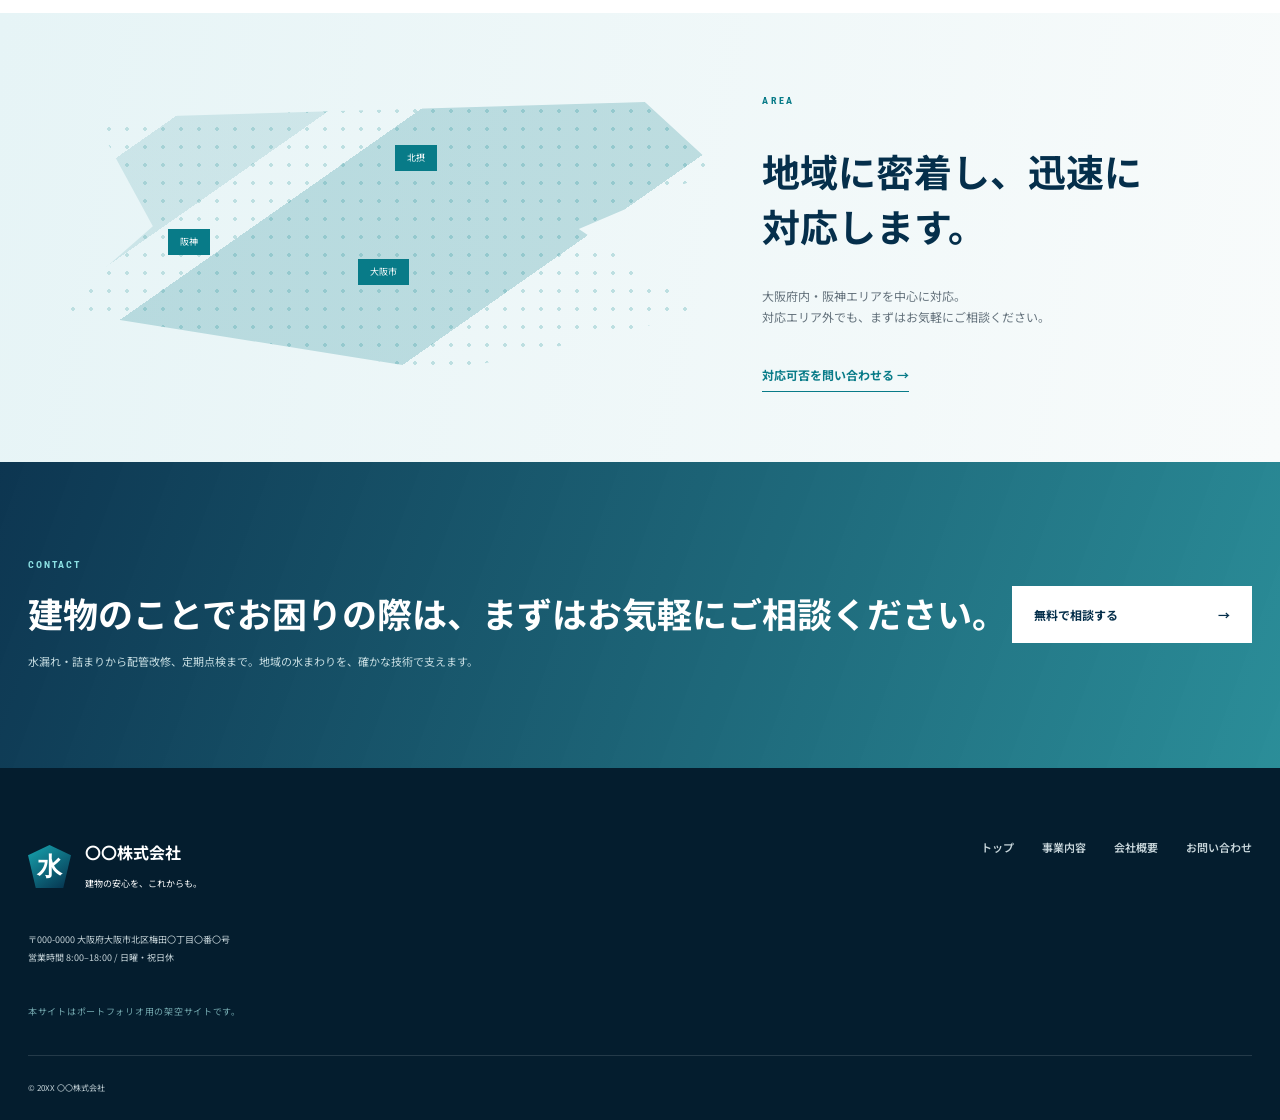
==== commit b606a0b3: "Keep お困りの際は、 together in all four contact headings" ====
--- a/index.html
+++ b/index.html
@@ -7,4 +7,4 @@
 <section class="reasons"><div class="section-title light reveal"><small>WHY US</small><h2 class="phrase-heading"><span class="phrase-unit">選ばれる</span><wbr><span class="phrase-unit">理由</span></h2><p>現場力と誠実さで、建物の安心を守ります。</p></div><div class="reason-grid"><article class="reveal"><b>01</b><span>↗</span><h3 class="phrase-heading"><span class="phrase-unit">最短</span><wbr><span class="phrase-unit">即日対応</span></h3><p>急な設備トラブルにも地域密着の機動力で迅速に対応。</p></article><article class="reveal"><b>02</b><span>◎</span><h3 class="phrase-heading"><span class="phrase-unit">無料</span><wbr><span class="phrase-unit">現地調査</span></h3><p><span class="sp-line">専門スタッフが現場を確認し、</span><span class="sp-line">分かりやすくご説明します。</span></p></article><article class="reveal"><b>03</b><span>◆</span><h3 class="phrase-heading"><span class="phrase-unit">確かな</span><wbr><span class="phrase-unit">技術力</span></h3><p>経験豊富な技術者が安全と品質を最優先に施工します。</p></article><article class="reveal"><b>04</b><span>∞</span><h3 class="phrase-heading"><span class="phrase-unit">長期</span><wbr><span class="phrase-unit">サポート</span></h3><p>施工後の点検や保守まで末永く建物を支えます。</p></article></div></section>
 <section class="numbers"><div><small>施工実績</small><strong data-count="1200">0</strong><b>件以上</b></div><div><small>継続取引先</small><strong data-count="800">0</strong><b>社以上</b></div><div><small>緊急対応</small><strong data-count="3500">0</strong><b>件以上</b></div><div><small>地域での実績</small><strong data-count="20">0</strong><b>年以上</b></div></section>
 <section class="section works"><div class="section-title reveal"><small>WORKS</small><h2 class="phrase-heading"><span class="phrase-unit">施工事例</span></h2><p>オフィス、店舗、マンション、工場。<br>多様な建物の水まわり工事に対応しています。</p><a href="services.html">すべての事業を見る →</a></div><div class="work-grid"><figure class="reveal"><div class="work-img work1"></div><figcaption><small>APARTMENT</small><h3 class="phrase-heading"><span class="phrase-unit">マンション </span><wbr><span class="phrase-unit">給水ポンプ</span><wbr><span class="phrase-unit">更新</span></h3><p>大阪府〇〇市・給水ポンプ設備</p></figcaption></figure><figure class="reveal"><div class="work-img work2"></div><figcaption><small>COMMERCIAL</small><h3 class="phrase-heading"><span class="phrase-unit">商業施設 </span><wbr><span class="phrase-unit">排水管</span><wbr><span class="phrase-unit">改修</span></h3><p>大阪府〇〇市・排水設備</p></figcaption></figure><figure class="reveal"><div class="work-img work3"></div><figcaption><small>PUBLIC FACILITY</small><h3 class="phrase-heading"><span class="phrase-unit">公共施設 </span><wbr><span class="phrase-unit">衛生器具</span><wbr><span class="phrase-unit">更新</span></h3><p>大阪府〇〇市・衛生設備</p></figcaption></figure></div></section>
-<section class="area"><div class="area-map reveal"><span>北摂</span><span>大阪市</span><span>阪神</span></div><div class="reveal"><small>AREA</small><h2 class="phrase-heading"><span class="phrase-unit">地域に</span><wbr><span class="phrase-unit">密着し、</span><wbr><span class="phrase-unit">迅速に</span><wbr><span class="phrase-unit">対応します。</span></h2><p>大阪府内・阪神エリアを中心に対応。<br>対応エリア外でも、まずはお気軽にご相談ください。</p><a class="text-link" href="contact.html">対応可否を問い合わせる →</a></div></section></main><section class="cta reveal"><div><small>CONTACT</small><h2 class="phrase-heading"><span class="phrase-unit">建物のことで</span><wbr><span class="phrase-unit">お困りの</span><wbr><span class="phrase-unit">際は、</span><wbr><span class="phrase-unit">まずは</span><wbr><span class="phrase-unit">お気軽に</span><wbr><span class="phrase-unit">ご相談</span><wbr><span class="phrase-unit">ください。</span></h2><p><span class="sp-line">水漏れ・詰まりから配管改修、定期点検まで。</span><span class="sp-line">地域の水まわりを、確かな技術で支えます。</span></p></div><a href="contact.html">無料で相談する <span>→</span></a></section><footer><div class="footer-brand"><span class="brand-mark">水</span><div><b>〇〇株式会社</b><small>建物の安心を、これからも。</small></div></div><div class="footer-links"><a href="index.html">トップ</a><a href="services.html">事業内容</a><a href="company.html">会社概要</a><a href="contact.html">お問い合わせ</a></div><div class="footer-meta"><p>〒000-0000 大阪府大阪市北区梅田〇丁目〇番〇号</p><p>営業時間 8:00–18:00 / 日曜・祝日休</p></div><small class="portfolio-note">本サイトはポートフォリオ用の架空サイトです。</small><small class="copyright">© 20XX 〇〇株式会社</small></footer></body></html>+<section class="area"><div class="area-map reveal"><span>北摂</span><span>大阪市</span><span>阪神</span></div><div class="reveal"><small>AREA</small><h2 class="phrase-heading"><span class="phrase-unit">地域に</span><wbr><span class="phrase-unit">密着し、</span><wbr><span class="phrase-unit">迅速に</span><wbr><span class="phrase-unit">対応します。</span></h2><p>大阪府内・阪神エリアを中心に対応。<br>対応エリア外でも、まずはお気軽にご相談ください。</p><a class="text-link" href="contact.html">対応可否を問い合わせる →</a></div></section></main><section class="cta reveal"><div><small>CONTACT</small><h2 class="phrase-heading"><span class="phrase-unit">建物のことで</span><wbr><span class="phrase-unit">お困りの際は、</span><wbr><span class="phrase-unit">まずは</span><wbr><span class="phrase-unit">お気軽に</span><wbr><span class="phrase-unit">ご相談</span><wbr><span class="phrase-unit">ください。</span></h2><p><span class="sp-line">水漏れ・詰まりから配管改修、定期点検まで。</span><span class="sp-line">地域の水まわりを、確かな技術で支えます。</span></p></div><a href="contact.html">無料で相談する <span>→</span></a></section><footer><div class="footer-brand"><span class="brand-mark">水</span><div><b>〇〇株式会社</b><small>建物の安心を、これからも。</small></div></div><div class="footer-links"><a href="index.html">トップ</a><a href="services.html">事業内容</a><a href="company.html">会社概要</a><a href="contact.html">お問い合わせ</a></div><div class="footer-meta"><p>〒000-0000 大阪府大阪市北区梅田〇丁目〇番〇号</p><p>営業時間 8:00–18:00 / 日曜・祝日休</p></div><small class="portfolio-note">本サイトはポートフォリオ用の架空サイトです。</small><small class="copyright">© 20XX 〇〇株式会社</small></footer></body></html>
